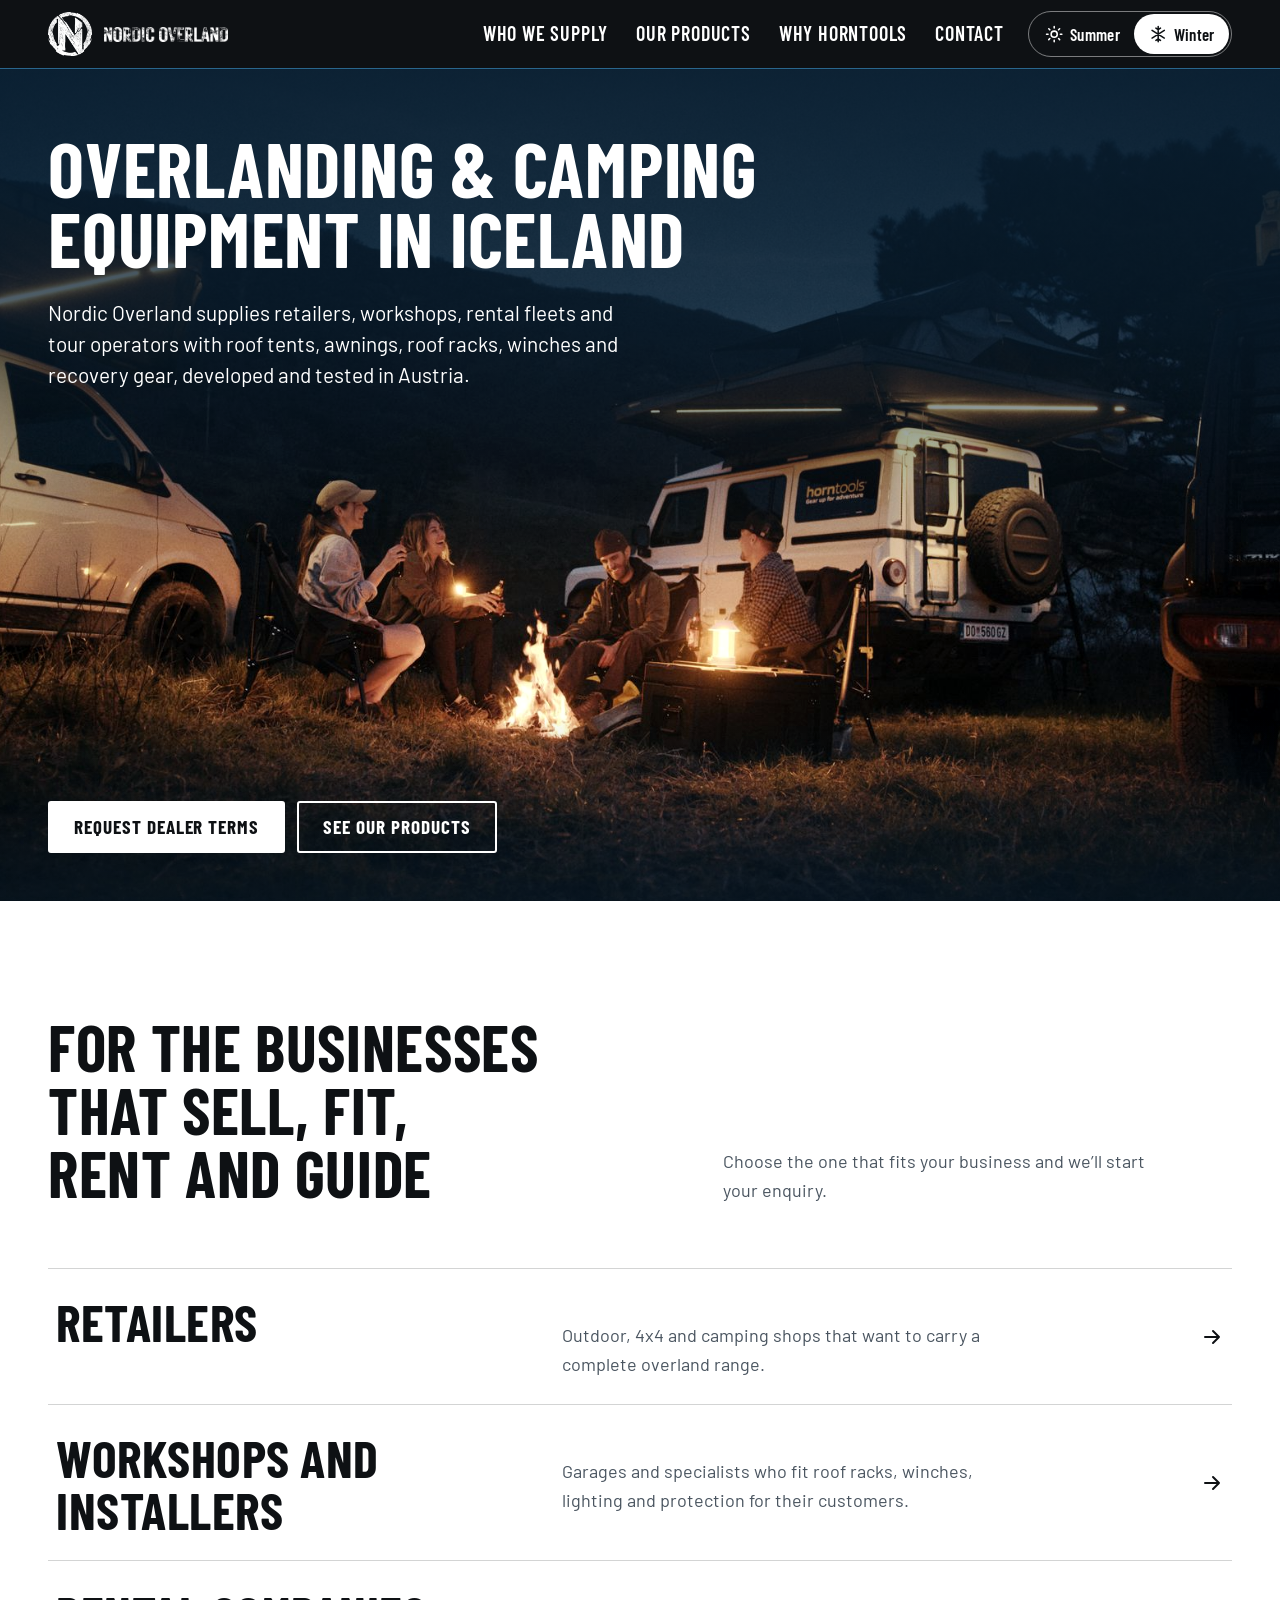
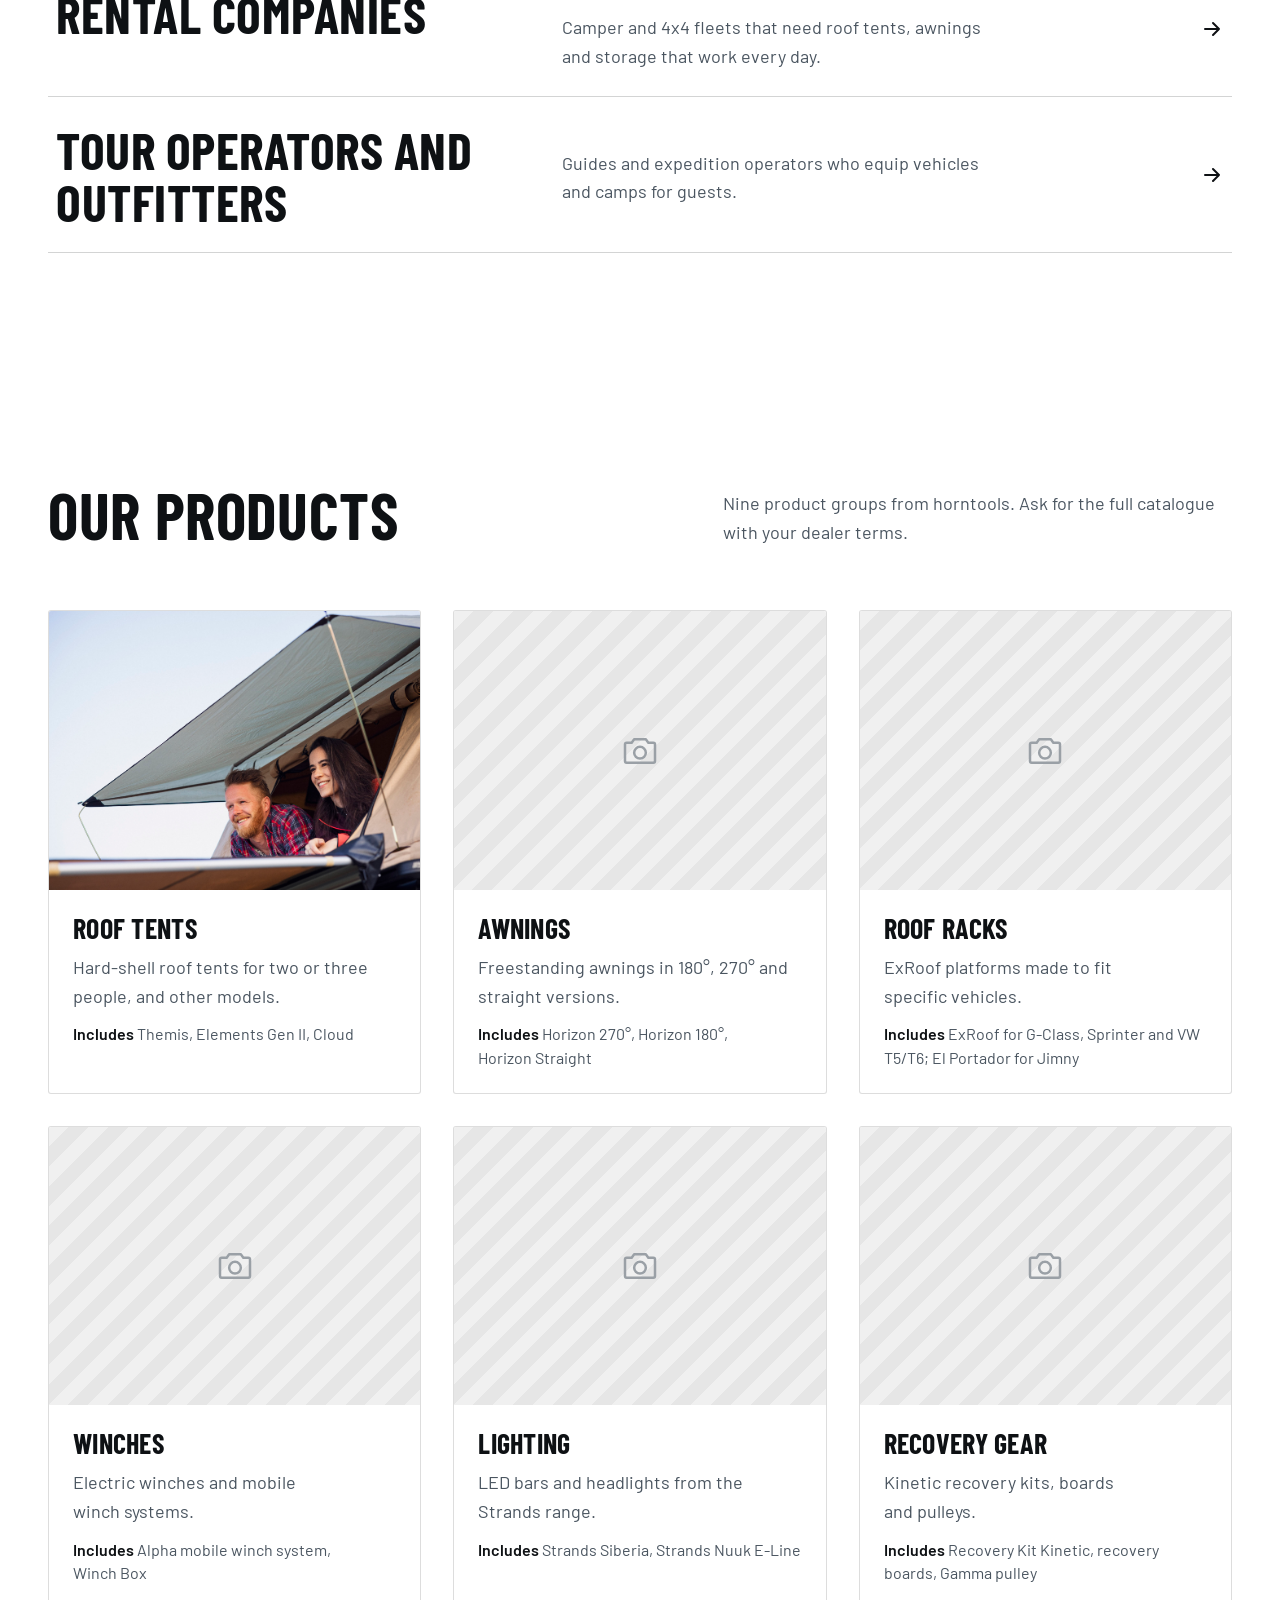
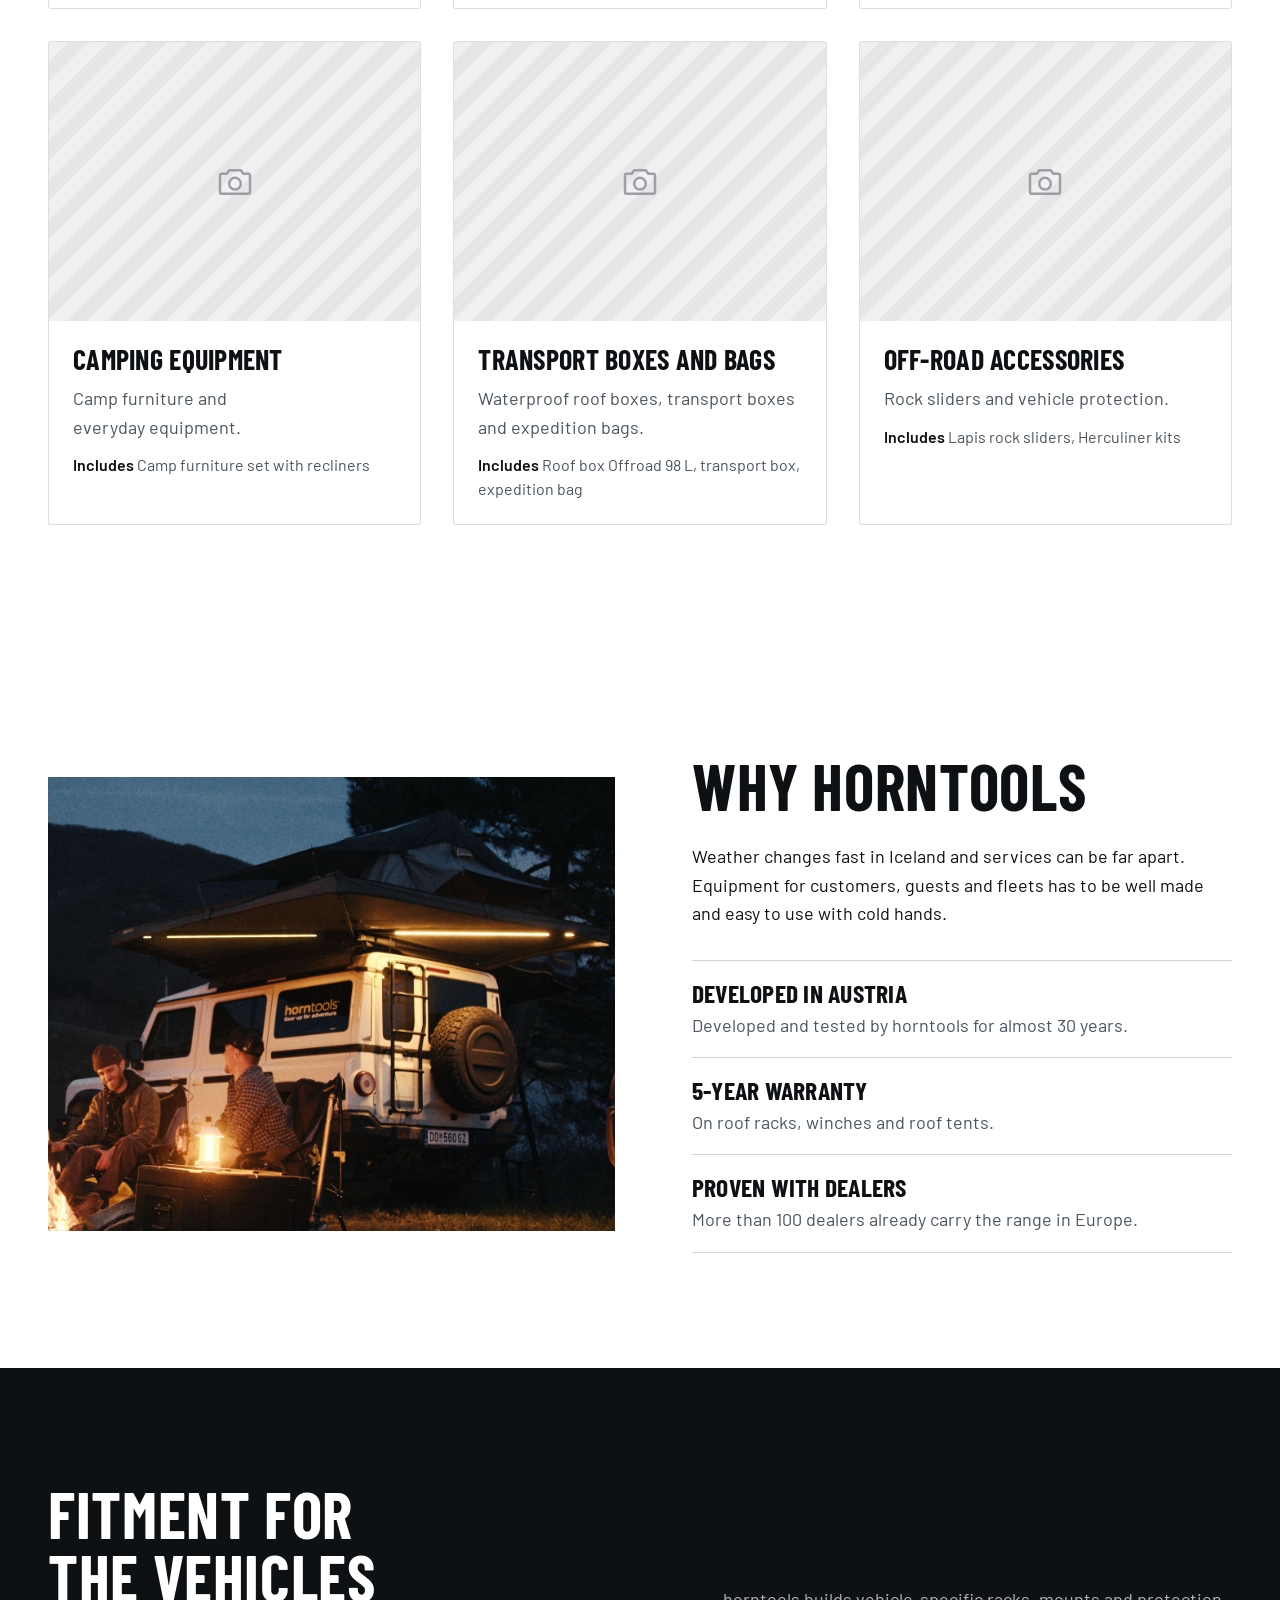
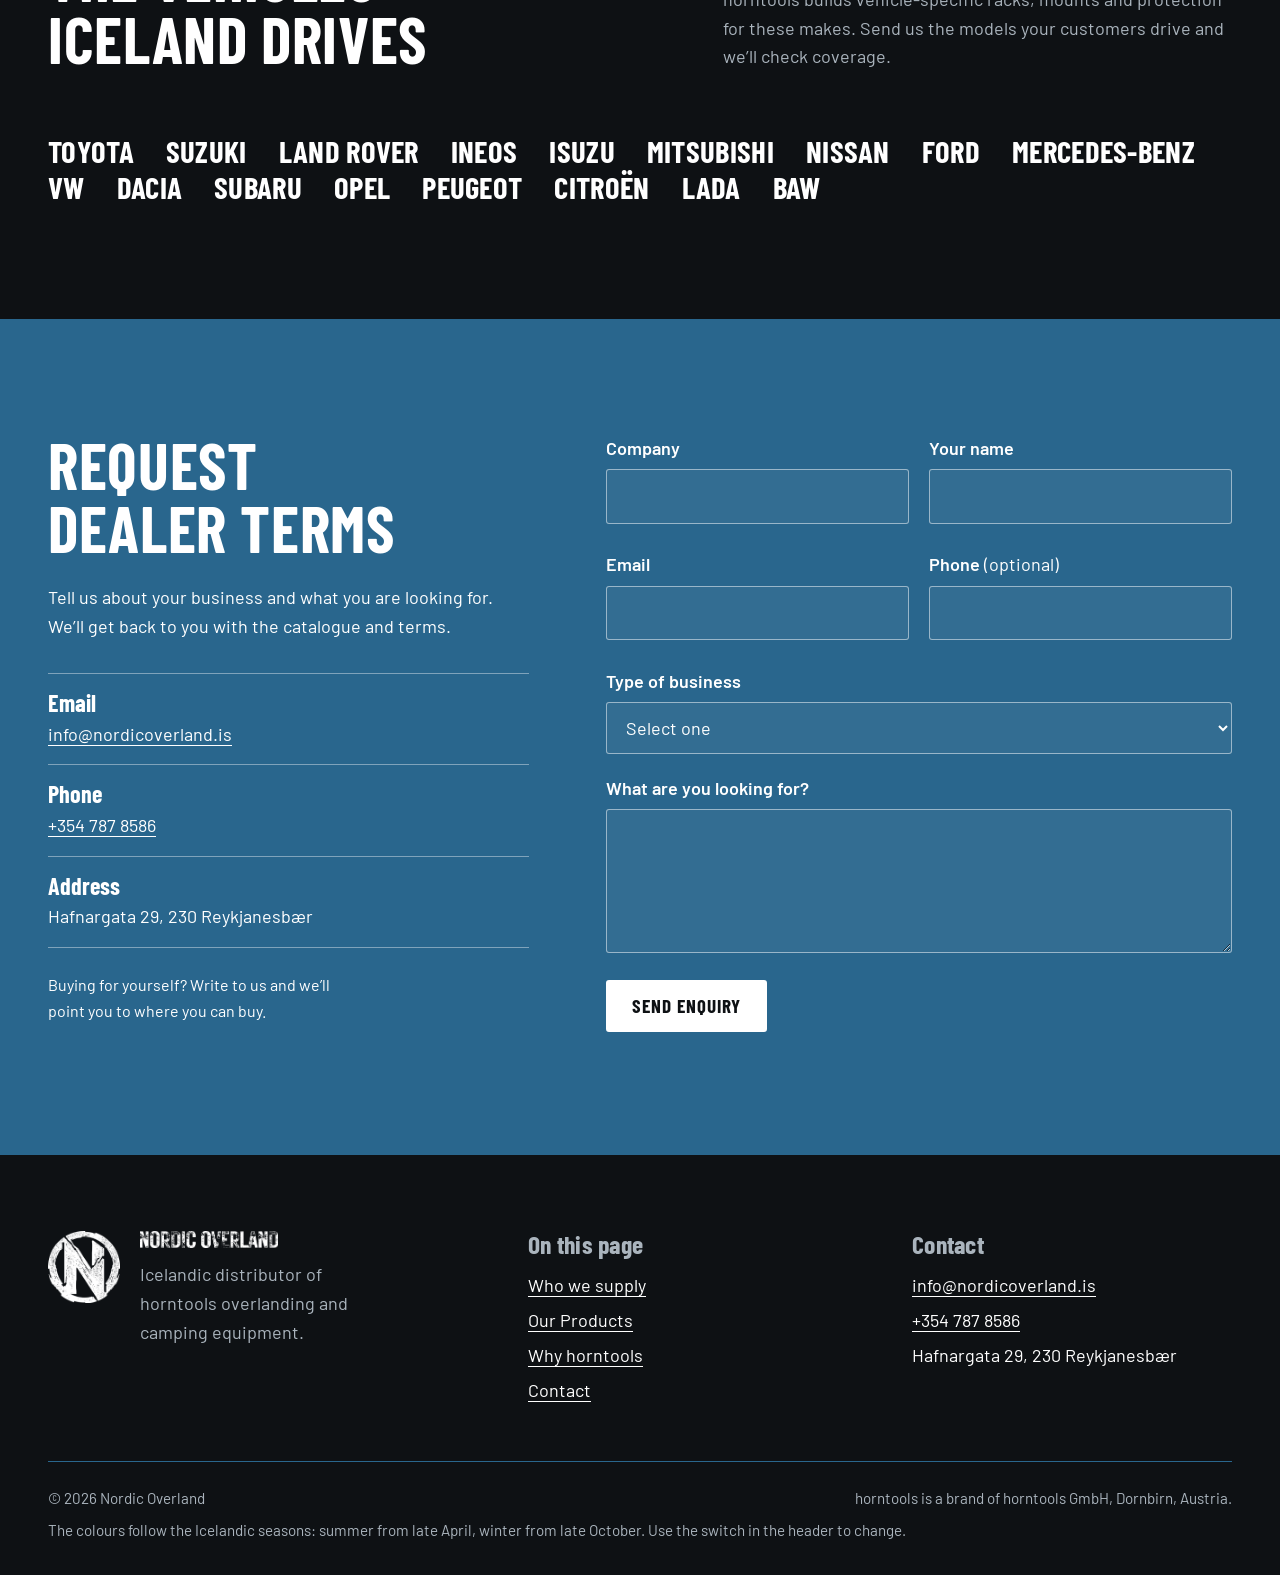
==== index.html @ 9e5d9266 "Add files via upload" ====
<!doctype html>
<html lang="en" class="no-js" data-theme="summer">
<head>
<meta charset="utf-8">
<meta name="viewport" content="width=device-width, initial-scale=1">
<title>Nordic Overland | horntools distributor for Iceland</title>
<meta name="description" content="Nordic Overland is the Icelandic distributor of horntools. Trade supply of roof tents, awnings, roof racks, winches and recovery gear to retailers, workshops, rental companies and tour operators.">
<meta name="theme-color" content="#2e5242">
<link rel="icon" type="image/png" sizes="32x32" href="assets/img/favicon-32.png">
<link rel="apple-touch-icon" href="assets/img/apple-touch-icon.png">
<link rel="stylesheet" href="assets/css/logo-masks.css">
<link rel="stylesheet" href="assets/css/style.css">
<script>
/* Sets the season before first paint. Iceland has two seasons:
   summer = Thursday 19-25 April, winter = Saturday 21-27 October. A visitor's own choice
   is remembered until the next season change. (WordPress: print this in wp_head.) */
(function(){var d=document.documentElement;d.classList.remove('no-js');d.classList.add('js');
function s(n){var y=n.getFullYear(),a=new Date(y,3,19),w=new Date(y,9,21);
while(a.getDay()!==4)a.setDate(a.getDate()+1);while(w.getDay()!==6)w.setDate(w.getDate()+1);
return n>=a&&n<w?'summer':'winter'}
var auto=s(new Date()),t=auto;
try{var c=JSON.parse(localStorage.getItem('no-season')||'null');
if(c&&c.auto===auto&&(c.choice==='summer'||c.choice==='winter'))t=c.choice}catch(e){}
d.setAttribute('data-theme',t);
var m=document.querySelector('meta[name="theme-color"]');if(m)m.setAttribute('content',t==='winter'?'#0e1114':'#2e5242');})();
</script>
</head>
<body id="top">
<a class="skip-link" href="#main">Skip to content</a>

<header class="site-header band band--dark">
  <div class="wrap site-header__inner">
    <a class="brand" href="#top" aria-label="Nordic Overland, back to top">
      <span class="logo logo--mark" aria-hidden="true"></span>
      <span class="logo logo--word" aria-hidden="true"></span>
    </a>
    <nav class="nav" id="site-nav" aria-label="Main" data-open="false">
      <a href="#supply">Who we supply</a>
      <a href="#range">Our Products</a>
      <a href="#why">Why horntools</a>
      <a href="#contact">Contact</a>
    </nav>
    <div class="season" role="group" aria-label="Site season">
      <button type="button" data-season="summer" aria-pressed="true" aria-label="Summer"><svg viewBox="0 0 24 24" fill="none" stroke="currentColor" stroke-width="2" stroke-linecap="round" aria-hidden="true"><circle cx="12" cy="12" r="4"/><path d="M12 2v2M12 20v2M4.9 4.9l1.4 1.4M17.7 17.7l1.4 1.4M2 12h2M20 12h2M4.9 19.1l1.4-1.4M17.7 6.3l1.4-1.4"/></svg><span class="season__label">Summer</span></button>
      <button type="button" data-season="winter" aria-pressed="false" aria-label="Winter"><svg viewBox="0 0 24 24" fill="none" stroke="currentColor" stroke-width="2" stroke-linecap="round" stroke-linejoin="round" aria-hidden="true"><path d="M12 2v20M4 7l16 10M4 17L20 7M9 4l3 2 3-2M9 20l3-2 3 2"/></svg><span class="season__label">Winter</span></button>
    </div>
    <button class="menu-btn" type="button" aria-expanded="false" aria-controls="site-nav">
      <span class="sr-only">Menu</span>
      <svg class="icon-open" viewBox="0 0 24 24" fill="none" stroke="currentColor" stroke-width="2" stroke-linecap="round" aria-hidden="true"><path d="M3 6h18M3 12h18M3 18h18"/></svg>
      <svg class="icon-close" viewBox="0 0 24 24" fill="none" stroke="currentColor" stroke-width="2" stroke-linecap="round" aria-hidden="true"><path d="M5 5l14 14M19 5L5 19"/></svg>
    </button>
  </div>
</header>

<main id="main">

<section class="hero band band--dark" aria-labelledby="hero-title">
  <div class="hero__media">
    <img src="assets/img/hero-1800.jpg"
         srcset="assets/img/hero-1200.jpg 1200w, assets/img/hero-1800.jpg 1800w, assets/img/hero-2600.jpg 2600w"
         sizes="100vw" width="2600" height="1463" fetchpriority="high"
         alt="Four friends laugh around a campfire at dusk. Around them are a camper van, a white Ineos Grenadier with a roof tent and lit awning, and a Suzuki Jimny.">
  </div>
  <div class="wrap hero__inner">
    <h1 id="hero-title">Overlanding &amp; Camping equipment in Iceland</h1>
    <p class="hero__lead">Nordic Overland supplies retailers, workshops, rental fleets and tour operators with roof tents, awnings, roof racks, winches and recovery gear, developed and tested in Austria.</p>
    <div class="hero__actions">
      <a class="btn" href="#contact">Request dealer terms</a>
      <a class="btn btn--ghost" href="#range">See our products</a>
    </div>
  </div>
</section>

<section class="section band band--light" id="supply" aria-labelledby="supply-title">
  <div class="wrap">
    <div class="section__head">
      <h2 id="supply-title">For the businesses that sell, fit, rent and guide</h2>
      <p>Choose the one that fits your business and we&rsquo;ll start your enquiry.</p>
    </div>
    <ul class="index">
        <li><a class="index__row" href="#contact" data-type="retailer">
          <span class="index__name">Retailers</span>
          <span class="index__desc">Outdoor, 4x4 and camping shops that want to carry a complete overland range.</span>
          <svg class="index__go" viewBox="0 0 24 24" fill="none" stroke="currentColor" stroke-width="2" stroke-linecap="round" stroke-linejoin="round" aria-hidden="true"><path d="M5 12h14M13 6l6 6-6 6"/></svg>
        </a></li>
        <li><a class="index__row" href="#contact" data-type="workshop">
          <span class="index__name">Workshops and installers</span>
          <span class="index__desc">Garages and specialists who fit roof racks, winches, lighting and protection for their customers.</span>
          <svg class="index__go" viewBox="0 0 24 24" fill="none" stroke="currentColor" stroke-width="2" stroke-linecap="round" stroke-linejoin="round" aria-hidden="true"><path d="M5 12h14M13 6l6 6-6 6"/></svg>
        </a></li>
        <li><a class="index__row" href="#contact" data-type="rental">
          <span class="index__name">Rental companies</span>
          <span class="index__desc">Camper and 4x4 fleets that need roof tents, awnings and storage that work every day.</span>
          <svg class="index__go" viewBox="0 0 24 24" fill="none" stroke="currentColor" stroke-width="2" stroke-linecap="round" stroke-linejoin="round" aria-hidden="true"><path d="M5 12h14M13 6l6 6-6 6"/></svg>
        </a></li>
        <li><a class="index__row" href="#contact" data-type="operator">
          <span class="index__name">Tour operators and outfitters</span>
          <span class="index__desc">Guides and expedition operators who equip vehicles and camps for guests.</span>
          <svg class="index__go" viewBox="0 0 24 24" fill="none" stroke="currentColor" stroke-width="2" stroke-linecap="round" stroke-linejoin="round" aria-hidden="true"><path d="M5 12h14M13 6l6 6-6 6"/></svg>
        </a></li>
    </ul>
  </div>
</section>

<section class="section band band--white" id="range" aria-labelledby="range-title">
  <div class="wrap">
    <div class="section__head">
      <h2 id="range-title">Our Products</h2>
      <p>Nine product groups from horntools. Ask for the full catalogue with your dealer terms.</p>
    </div>
    <!-- TODO: replace .range__photo placeholders with real product photos -->
    <ul class="range">
        <li class="range__card">
          <div class="range__photo"><img src="assets/img/range-roof-tents.jpg" width="2048" height="1366" loading="lazy" alt="A man and a woman lean out of an open hard-shell roof tent, smiling."></div>
          <div class="range__body">
            <h3>Roof tents</h3>
            <p>Hard-shell roof tents for two or three people, and other models.</p>
            <p class="range__eg"><strong>Includes</strong> Themis, Elements Gen II, Cloud</p>
          </div>
        </li>
        <li class="range__card">
          <div class="range__photo" aria-hidden="true"><svg viewBox="0 0 24 24" fill="none" stroke="currentColor" stroke-width="1.5" stroke-linecap="round" stroke-linejoin="round"><path d="M4 7h3l1.5-2h7L17 7h3a1 1 0 0 1 1 1v10a1 1 0 0 1-1 1H4a1 1 0 0 1-1-1V8a1 1 0 0 1 1-1Z"/><circle cx="12" cy="13" r="3.5"/></svg></div>
          <div class="range__body">
            <h3>Awnings</h3>
            <p>Freestanding awnings in 180°, 270° and straight versions.</p>
            <p class="range__eg"><strong>Includes</strong> Horizon 270°, Horizon 180°, Horizon Straight</p>
          </div>
        </li>
        <li class="range__card">
          <div class="range__photo" aria-hidden="true"><svg viewBox="0 0 24 24" fill="none" stroke="currentColor" stroke-width="1.5" stroke-linecap="round" stroke-linejoin="round"><path d="M4 7h3l1.5-2h7L17 7h3a1 1 0 0 1 1 1v10a1 1 0 0 1-1 1H4a1 1 0 0 1-1-1V8a1 1 0 0 1 1-1Z"/><circle cx="12" cy="13" r="3.5"/></svg></div>
          <div class="range__body">
            <h3>Roof racks</h3>
            <p>ExRoof platforms made to fit specific vehicles.</p>
            <p class="range__eg"><strong>Includes</strong> ExRoof for G-Class, Sprinter and VW T5/T6; El Portador for Jimny</p>
          </div>
        </li>
        <li class="range__card">
          <div class="range__photo" aria-hidden="true"><svg viewBox="0 0 24 24" fill="none" stroke="currentColor" stroke-width="1.5" stroke-linecap="round" stroke-linejoin="round"><path d="M4 7h3l1.5-2h7L17 7h3a1 1 0 0 1 1 1v10a1 1 0 0 1-1 1H4a1 1 0 0 1-1-1V8a1 1 0 0 1 1-1Z"/><circle cx="12" cy="13" r="3.5"/></svg></div>
          <div class="range__body">
            <h3>Winches</h3>
            <p>Electric winches and mobile winch systems.</p>
            <p class="range__eg"><strong>Includes</strong> Alpha mobile winch system, Winch Box</p>
          </div>
        </li>
        <li class="range__card">
          <div class="range__photo" aria-hidden="true"><svg viewBox="0 0 24 24" fill="none" stroke="currentColor" stroke-width="1.5" stroke-linecap="round" stroke-linejoin="round"><path d="M4 7h3l1.5-2h7L17 7h3a1 1 0 0 1 1 1v10a1 1 0 0 1-1 1H4a1 1 0 0 1-1-1V8a1 1 0 0 1 1-1Z"/><circle cx="12" cy="13" r="3.5"/></svg></div>
          <div class="range__body">
            <h3>Lighting</h3>
            <p>LED bars and headlights from the Strands range.</p>
            <p class="range__eg"><strong>Includes</strong> Strands Siberia, Strands Nuuk E-Line</p>
          </div>
        </li>
        <li class="range__card">
          <div class="range__photo" aria-hidden="true"><svg viewBox="0 0 24 24" fill="none" stroke="currentColor" stroke-width="1.5" stroke-linecap="round" stroke-linejoin="round"><path d="M4 7h3l1.5-2h7L17 7h3a1 1 0 0 1 1 1v10a1 1 0 0 1-1 1H4a1 1 0 0 1-1-1V8a1 1 0 0 1 1-1Z"/><circle cx="12" cy="13" r="3.5"/></svg></div>
          <div class="range__body">
            <h3>Recovery gear</h3>
            <p>Kinetic recovery kits, boards and pulleys.</p>
            <p class="range__eg"><strong>Includes</strong> Recovery Kit Kinetic, recovery boards, Gamma pulley</p>
          </div>
        </li>
        <li class="range__card">
          <div class="range__photo" aria-hidden="true"><svg viewBox="0 0 24 24" fill="none" stroke="currentColor" stroke-width="1.5" stroke-linecap="round" stroke-linejoin="round"><path d="M4 7h3l1.5-2h7L17 7h3a1 1 0 0 1 1 1v10a1 1 0 0 1-1 1H4a1 1 0 0 1-1-1V8a1 1 0 0 1 1-1Z"/><circle cx="12" cy="13" r="3.5"/></svg></div>
          <div class="range__body">
            <h3>Camping equipment</h3>
            <p>Camp furniture and everyday equipment.</p>
            <p class="range__eg"><strong>Includes</strong> Camp furniture set with recliners</p>
          </div>
        </li>
        <li class="range__card">
          <div class="range__photo" aria-hidden="true"><svg viewBox="0 0 24 24" fill="none" stroke="currentColor" stroke-width="1.5" stroke-linecap="round" stroke-linejoin="round"><path d="M4 7h3l1.5-2h7L17 7h3a1 1 0 0 1 1 1v10a1 1 0 0 1-1 1H4a1 1 0 0 1-1-1V8a1 1 0 0 1 1-1Z"/><circle cx="12" cy="13" r="3.5"/></svg></div>
          <div class="range__body">
            <h3>Transport boxes and bags</h3>
            <p>Waterproof roof boxes, transport boxes and expedition bags.</p>
            <p class="range__eg"><strong>Includes</strong> Roof box Offroad 98 L, transport box, expedition bag</p>
          </div>
        </li>
        <li class="range__card">
          <div class="range__photo" aria-hidden="true"><svg viewBox="0 0 24 24" fill="none" stroke="currentColor" stroke-width="1.5" stroke-linecap="round" stroke-linejoin="round"><path d="M4 7h3l1.5-2h7L17 7h3a1 1 0 0 1 1 1v10a1 1 0 0 1-1 1H4a1 1 0 0 1-1-1V8a1 1 0 0 1 1-1Z"/><circle cx="12" cy="13" r="3.5"/></svg></div>
          <div class="range__body">
            <h3>Off-road accessories</h3>
            <p>Rock sliders and vehicle protection.</p>
            <p class="range__eg"><strong>Includes</strong> Lapis rock sliders, Herculiner kits</p>
          </div>
        </li>
    </ul>
  </div>
</section>

<section class="section band band--light" id="why" aria-labelledby="why-title">
  <div class="wrap split">
    <div class="split__media">
      <img src="assets/img/field-vehicle.jpg" width="1400" height="1122" loading="lazy"
           alt="A white Ineos Grenadier with a roof tent and a lit awning, parked at dusk with two people talking beside it.">
    </div>
    <div class="split__body">
      <h2 id="why-title">Why horntools</h2>
      <p>Weather changes fast in Iceland and services can be far apart. Equipment for customers, guests and fleets has to be well made and easy to use with cold hands.</p>
      <dl class="facts">
        <div><dt>Developed in Austria</dt><dd>Developed and tested by horntools for almost 30 years.</dd></div>
        <div><dt>5-year warranty</dt><dd>On roof racks, winches and roof tents.</dd></div>
        <div><dt>Proven with dealers</dt><dd>More than 100 dealers already carry the range in Europe.</dd></div>
      </dl>
    </div>
  </div>
</section>

<section class="section band band--dark" aria-labelledby="fit-title">
  <div class="wrap">
    <div class="section__head">
      <h2 id="fit-title">Fitment for the vehicles Iceland drives</h2>
      <p>horntools builds vehicle-specific racks, mounts and protection for these makes. Send us the models your customers drive and we&rsquo;ll check coverage.</p>
    </div>
    <ul class="vehicles">
        <li>Toyota</li>
        <li>Suzuki</li>
        <li>Land Rover</li>
        <li>Ineos</li>
        <li>Isuzu</li>
        <li>Mitsubishi</li>
        <li>Nissan</li>
        <li>Ford</li>
        <li>Mercedes-Benz</li>
        <li>VW</li>
        <li>Dacia</li>
        <li>Subaru</li>
        <li>Opel</li>
        <li>Peugeot</li>
        <li>Citroën</li>
        <li>Lada</li>
        <li>BAW</li>
    </ul>
  </div>
</section>

<section class="section band band--accent" id="contact" aria-labelledby="contact-title">
  <div class="wrap contact">
    <div>
      <h2 id="contact-title">Request dealer terms</h2>
      <p class="contact__intro">Tell us about your business and what you are looking for. We&rsquo;ll get back to you with the catalogue and terms.</p>
      <dl class="details">
        <div><dt>Email</dt><dd><a href="mailto:info@nordicoverland.is">info@nordicoverland.is</a></dd></div>
        <div><dt>Phone</dt><dd><a href="tel:+3547878586">+354 787 8586</a></dd></div>
        <div><dt>Address</dt><dd>Hafnargata 29, 230 Reykjanesbær</dd></div>
      </dl>
      <p class="contact__note">Buying for yourself? Write to us and we&rsquo;ll point you to where you can buy.</p>
    </div>
    <form class="form" data-enquiry novalidate>
          <div class="field">
            <label for="company">Company</label>
            <input id="company" name="company" type="text" autocomplete="organization" required aria-describedby="company-error">
            <span class="field__error" id="company-error" aria-live="polite"></span>
          </div>
          <div class="field">
            <label for="name">Your name</label>
            <input id="name" name="name" type="text" autocomplete="name" required aria-describedby="name-error">
            <span class="field__error" id="name-error" aria-live="polite"></span>
          </div>
          <div class="field">
            <label for="email">Email</label>
            <input id="email" name="email" type="email" autocomplete="email" required aria-describedby="email-error">
            <span class="field__error" id="email-error" aria-live="polite"></span>
          </div>
          <div class="field">
            <label for="phone">Phone <span class="hint">(optional)</span></label>
            <input id="phone" name="phone" type="tel" autocomplete="tel" aria-describedby="phone-error">
            <span class="field__error" id="phone-error" aria-live="polite"></span>
          </div>
      <div class="field field--full">
        <label for="type">Type of business</label>
        <select id="type" name="type">
              <option value="">Select one</option>
              <option value="retailer">Retailers</option>
              <option value="workshop">Workshops and installers</option>
              <option value="rental">Rental companies</option>
              <option value="operator">Tour operators and outfitters</option>
              <option value="other">Other</option>
        </select>
      </div>
      <div class="field field--full">
        <label for="message">What are you looking for?</label>
        <textarea id="message" name="message" required aria-describedby="message-error"></textarea>
        <span class="field__error" id="message-error" aria-live="polite"></span>
      </div>
      <div class="field--full"><button class="btn" type="submit">Send enquiry</button></div>
      <div class="form__status" role="status" tabindex="-1" hidden></div>
    </form>
  </div>
</section>

</main>

<footer class="site-footer band band--dark">
  <div class="wrap">
    <div class="footer__grid">
      <div class="footer__brand">
        <span class="logo logo--mark" role="img" aria-label="Nordic Overland"></span>
        <div>
          <span class="logo logo--word" aria-hidden="true"></span>
          <p>Icelandic distributor of horntools overlanding and camping equipment.</p>
        </div>
      </div>
      <div>
        <h2>On this page</h2>
        <ul>
          <li><a href="#supply">Who we supply</a></li>
          <li><a href="#range">Our Products</a></li>
          <li><a href="#why">Why horntools</a></li>
          <li><a href="#contact">Contact</a></li>
        </ul>
      </div>
      <div>
        <h2>Contact</h2>
        <ul>
          <li><a href="mailto:info@nordicoverland.is">info@nordicoverland.is</a></li>
          <li><a href="tel:+3547878586">+354 787 8586</a></li>
          <li>Hafnargata 29, 230 Reykjanesbær</li>
        </ul>
      </div>
    </div>
    <div class="footer__legal">
      <p>&copy; <span data-year>2026</span> Nordic Overland</p>
      <p>horntools is a brand of horntools GmbH, Dornbirn, Austria.</p>
      <p class="legal-note">The colours follow the Icelandic seasons: summer from late April, winter from late October. Use the switch in the header to change.</p>
    </div>
  </div>
</footer>
<script src="assets/js/main.js" defer></script>
</body>
</html>
---- assets/css/logo-masks.css ----
/* Logo masks, inlined as data URIs so the logo also works when index.html is opened
   straight from disk (browsers block file:// mask images). Both are alpha-only WebP:
   the logo takes the current band's text colour, so it recolours with the season.
   Source artwork: Logo_HQ_no_background.png, split into roundel mark and wordmark. */
:root {
  --mask-mark: url("[data-uri]");
  --mask-word: url("[data-uri]");
}
---- assets/css/style.css ----
/* ==========================================================================
   Nordic Overland — stylesheet
   1. Fonts   2. Tokens (summer / winter)   3. Base   4. Bands   5. Layout
   6. Header  7. Hero   8. Buttons   9. Product index   10. Split / facts
   11. Vehicles   12. CTA   13. Inner pages   14. Forms   15. Footer
   16. Motion
   ========================================================================== */

/* 1. Fonts (self-hosted, latin subset covers Icelandic letters incl. þ ð æ) */
@font-face { font-family: "Barlow Condensed"; font-weight: 600; font-style: normal; font-display: swap;
  src: url("../fonts/barlow-condensed-latin-600-normal.woff2") format("woff2"); }
@font-face { font-family: "Barlow Condensed"; font-weight: 700; font-style: normal; font-display: swap;
  src: url("../fonts/barlow-condensed-latin-700-normal.woff2") format("woff2"); }
@font-face { font-family: "Barlow"; font-weight: 400; font-style: normal; font-display: swap;
  src: url("../fonts/barlow-latin-400-normal.woff2") format("woff2"); }
@font-face { font-family: "Barlow"; font-weight: 500; font-style: normal; font-display: swap;
  src: url("../fonts/barlow-latin-500-normal.woff2") format("woff2"); }
@font-face { font-family: "Barlow"; font-weight: 600; font-style: normal; font-display: swap;
  src: url("../fonts/barlow-latin-600-normal.woff2") format("woff2"); }

/* 2. Tokens
   l = light band, d = dark band, a = accent band.
   Summer (default) uses the client's greens, sand and yellow.
   Winter uses blue, white and black. */
:root {
  --font-display: "Barlow Condensed", "Arial Narrow", "Roboto Condensed", system-ui, sans-serif;
  --font-body: "Barlow", system-ui, -apple-system, "Segoe UI", Roboto, sans-serif;

  --header-h: 4.25rem;
  --gutter: clamp(1.25rem, 4vw, 3rem);
  --max: 80rem;
  --measure: 60ch;
  --space-section: clamp(4rem, 9vw, 8.5rem);
  --radius: 3px;
  --error: #a1281c;

  /* summer */
  --l-bg: #e7d4aa;   --l-ink: #2e5242;  --l-muted: #35584a;  --l-line: rgb(46 82 66 / .3);
  --l-btn-bg: #2e5242;  --l-btn-ink: #fddc58;
  --d-bg: #2e5242;   --d-ink: #e7d4aa;  --d-muted: #cdbf98;  --d-line: #466a59;
  --d-btn-bg: #fddc58;  --d-btn-ink: #2e5242;
  --a-bg: #fddc58;   --a-ink: #2e5242;  --a-muted: #2e5242;  --a-line: rgb(46 82 66 / .35);
  --a-btn-bg: #2e5242;  --a-btn-ink: #fddc58;
  --scrim: 46 82 66;
  --hero-filter: none;
}
:root[data-theme="winter"] {
  --l-bg: #ffffff;   --l-ink: #0e1114;  --l-muted: #4a5560;  --l-line: rgb(14 17 20 / .18);
  --l-btn-bg: #29668d;  --l-btn-ink: #ffffff;
  --d-bg: #0e1114;   --d-ink: #ffffff;  --d-muted: #aab4bd;  --d-line: #29668d;
  --d-btn-bg: #ffffff;  --d-btn-ink: #0e1114;
  --a-bg: #29668d;   --a-ink: #ffffff;  --a-muted: #ffffff;  --a-line: rgb(255 255 255 / .4);
  --a-btn-bg: #ffffff;  --a-btn-ink: #0e1114;
  --scrim: 9 30 48;
  --hero-filter: saturate(.8) contrast(1.05);
}

/* 3. Base */
*, *::before, *::after { box-sizing: border-box; }
html { -webkit-text-size-adjust: 100%; scroll-padding-top: var(--header-h); }
body { margin: 0; font: 400 1.125rem/1.6 var(--font-body); background: var(--d-bg); color: var(--l-ink);
  -webkit-font-smoothing: antialiased; text-rendering: optimizeLegibility; }
img { max-width: 100%; height: auto; display: block; }
h1, h2, h3 { margin: 0; font-family: var(--font-display); font-weight: 700; text-transform: uppercase;
  letter-spacing: .01em; text-wrap: balance; }
h1 { font-size: clamp(2.75rem, 1rem + 6.6vw, 6.25rem); line-height: .92; }
h2 { font-size: clamp(2.25rem, 1.2rem + 3.6vw, 4rem); line-height: .98; }
h3 { font-size: 1.75rem; line-height: 1.05; }
p { margin: 0 0 1em; max-width: var(--measure); text-wrap: pretty; }
ul { margin: 0; padding: 0; }
a { color: inherit; text-decoration-thickness: 1px; text-underline-offset: .2em; }
a:hover { text-decoration-thickness: 2px; }
:focus-visible { outline: 3px solid var(--ink, currentColor); outline-offset: 3px; }
.sr-only { position: absolute; width: 1px; height: 1px; margin: -1px; padding: 0; overflow: hidden;
  clip: rect(0 0 0 0); white-space: nowrap; border: 0; }
.skip-link { position: absolute; left: var(--gutter); top: -4rem; z-index: 100; padding: .75rem 1rem;
  background: var(--d-btn-bg); color: var(--d-btn-ink); font-weight: 600; }
.skip-link:focus { top: .75rem; }

/* 4. Bands — each sets the local colour variables its children use */
.band { background: var(--bg); color: var(--ink); }
.band--light  { --bg: var(--l-bg); --ink: var(--l-ink); --muted: var(--l-muted); --line: var(--l-line);
  --btn-bg: var(--l-btn-bg); --btn-ink: var(--l-btn-ink); }
.band--dark   { --bg: var(--d-bg); --ink: var(--d-ink); --muted: var(--d-muted); --line: var(--d-line);
  --btn-bg: var(--d-btn-bg); --btn-ink: var(--d-btn-ink); }
.band--accent { --error: var(--a-ink); --bg: var(--a-bg); --ink: var(--a-ink); --muted: var(--a-muted); --line: var(--a-line);
  --btn-bg: var(--a-btn-bg); --btn-ink: var(--a-btn-ink); }
.band--white  { --bg: #ffffff; --ink: #0e1114; --muted: #4a5560; --line: rgb(14 17 20 / .14);
  --btn-bg: var(--l-btn-bg); --btn-ink: var(--l-btn-ink); }
.muted { color: var(--muted); }

/* 5. Layout */
.wrap { width: 100%; max-width: var(--max); margin-inline: auto; padding-inline: var(--gutter); }
.section { padding-block: var(--space-section); }
.section__head { display: grid; grid-template-columns: minmax(0, 1.2fr) minmax(0, 1fr); gap: 1.5rem 4rem;
  align-items: end; margin-bottom: clamp(2rem, 5vw, 4rem); }
.section__head p { margin: 0; color: var(--muted); }

/* Logo: the PNG-derived WebP is used as a mask so it takes the band's ink colour */
.logo { display: block; flex: none; background-color: currentColor;
  -webkit-mask-repeat: no-repeat; mask-repeat: no-repeat;
  -webkit-mask-position: center; mask-position: center;
  -webkit-mask-size: contain; mask-size: contain; }
.logo--mark { --h: 2.75rem; height: var(--h); width: calc(var(--h) * 1.004);
  -webkit-mask-image: var(--mask-mark); mask-image: var(--mask-mark); }
.logo--word { --h: .95rem; height: var(--h); width: calc(var(--h) * 8.17);
  -webkit-mask-image: var(--mask-word); mask-image: var(--mask-word); }

/* 6. Header */
.site-header { position: sticky; top: 0; z-index: 50; border-bottom: 1px solid var(--line); }
.site-header__inner { display: flex; align-items: center; gap: .5rem; min-height: var(--header-h); }
.brand { display: flex; align-items: center; gap: .75rem; margin-right: auto; color: inherit; text-decoration: none; }
.nav { display: flex; align-items: center; gap: 1.75rem; margin-right: 1rem; }
.nav a { padding: .4rem 0; border-bottom: 2px solid transparent; text-decoration: none;
  font: 600 1.25rem/1 var(--font-display); text-transform: uppercase; letter-spacing: .04em; }
.nav a:hover, .nav a[aria-current="page"] { border-bottom-color: var(--btn-bg); }

.season { display: inline-flex; padding: 2px; border: 1.5px solid color-mix(in srgb, var(--ink) 45%, transparent);
  border-radius: 999px; }
.season button { display: inline-flex; align-items: center; justify-content: center; gap: .4rem;
  min-width: 2.5rem; min-height: 2.5rem; padding: 0 .6rem; border: 0; border-radius: 999px;
  background: transparent; color: inherit; font: 600 1.05rem/1 var(--font-display); letter-spacing: .02em; cursor: pointer; }
.season button svg { width: 1.15rem; height: 1.15rem; flex: none; }
.season button[aria-pressed="true"] { background: var(--btn-bg); color: var(--btn-ink); }
.season__label { display: none; }

.menu-btn { display: none; width: 2.75rem; height: 2.75rem; padding: 0; border: 0; background: transparent;
  color: inherit; cursor: pointer; align-items: center; justify-content: center; }
.menu-btn svg { width: 1.6rem; height: 1.6rem; }
.menu-btn .icon-close { display: none; }
.menu-btn[aria-expanded="true"] .icon-open { display: none; }
.menu-btn[aria-expanded="true"] .icon-close { display: block; }

@media (min-width: 75rem) { .season__label { display: inline; } .season button { padding: 0 .9rem; } }
@media (max-width: 63.99rem) {
  .js .menu-btn { display: inline-flex; }
  .js .nav { display: none; position: absolute; inset: 100% 0 auto 0; flex-direction: column; align-items: stretch;
    gap: 0; margin: 0; padding: .5rem var(--gutter) 1.5rem; background: var(--bg); border-bottom: 1px solid var(--line); }
  .js .nav[data-open="true"] { display: flex; }
  .nav a { padding: .8rem 0; font-size: 2rem; border-bottom: 1px solid var(--line); }
  .no-js .nav { gap: 1rem; margin: 0; }
}
@media (max-width: 26rem) { .brand .logo--word { display: none; } }

/* 7. Hero */
.hero { position: relative; isolation: isolate; display: grid; align-items: stretch;
  min-height: clamp(36rem, calc(100svh - var(--header-h)), 58rem); overflow: hidden; }
.hero__media { position: absolute; inset: 0; z-index: -1; }
.hero__media img { width: 100%; height: 100%; object-fit: cover; object-position: 50% 82%; filter: var(--hero-filter); }
.hero::after { content: ""; position: absolute; inset: 0; z-index: -1; pointer-events: none;
  background:
    linear-gradient(180deg, rgb(var(--scrim) / .94) 0%, rgb(var(--scrim) / .7) 30%, rgb(var(--scrim) / 0) 62%),
    linear-gradient(0deg, rgb(var(--scrim) / .55) 0%, rgb(var(--scrim) / 0) 22%); }
.hero__inner { display: flex; flex-direction: column; align-items: flex-start; padding-block: clamp(2.25rem, 5vw, 4.5rem) clamp(1.75rem, 4vw, 3rem); }
.hero h1 { max-width: 22ch; font-size: clamp(2.5rem, 1rem + 5.2vw, 4.75rem); }
.hero__lead { max-width: 36rem; margin: 1.5rem 0 0; font-size: clamp(1.125rem, 1rem + .45vw, 1.3rem); line-height: 1.5; }
.hero__actions { display: flex; flex-wrap: wrap; gap: .75rem; margin-top: auto; padding-top: 2.5rem; }
@media (max-width: 40rem) {
  .hero__media img { object-position: 40% 85%; }
  .hero h1 { max-width: 13ch; }
}

/* 8. Buttons */
.btn { display: inline-flex; align-items: center; justify-content: center; min-height: 3.25rem; padding: .7rem 1.5rem;
  border: 2px solid var(--btn-bg); border-radius: var(--radius); background: var(--btn-bg); color: var(--btn-ink);
  font: 700 1.2rem/1 var(--font-display); text-transform: uppercase; letter-spacing: .05em; text-decoration: none; cursor: pointer; }
.btn:hover { text-decoration: none; background: transparent; color: var(--btn-bg); }
.band--light .btn:hover { color: var(--btn-bg); }
.btn--email { text-transform: none; letter-spacing: .01em; font-family: var(--font-body); font-weight: 600; font-size: 1.05rem; }
.btn--ghost { background: transparent; color: var(--ink); border-color: currentColor; }
.btn--ghost:hover { background: var(--ink); color: var(--bg); border-color: var(--ink); }

/* 9. Product index */
.index { list-style: none; border-top: 1px solid var(--line); }
.index__row { display: grid; grid-template-columns: minmax(0, 1.1fr) minmax(0, 1.4fr) 2rem; gap: .5rem 3rem; align-items: baseline;
  padding: 1.6rem .5rem; border-bottom: 1px solid var(--line); color: inherit; text-decoration: none; }
.index__row:hover { background: color-mix(in srgb, var(--ink) 8%, transparent); text-decoration: none; }
.index__name { font: 700 clamp(2rem, 1.2rem + 2.6vw, 3.25rem)/1 var(--font-display); text-transform: uppercase; letter-spacing: .01em; }
.index__desc { color: var(--muted); max-width: 44ch; }
.index__go { width: 1.5rem; height: 1.5rem; align-self: center; justify-self: end; transition: transform .2s ease; }
.index__row:hover .index__go { transform: translateX(4px); }
@media (max-width: 45rem) {
  .index__row { grid-template-columns: minmax(0, 1fr) 1.5rem; }
  .index__desc { grid-column: 1; }
  .index__go { grid-column: 2; grid-row: 1; }
}
.section__foot { margin-top: 2.5rem; }

/* 10. Split + facts */
.split { display: grid; grid-template-columns: minmax(0, 1.05fr) minmax(0, 1fr); gap: clamp(2rem, 6vw, 6rem); align-items: center; }
.split__media img { width: 100%; aspect-ratio: 5 / 4; object-fit: cover; object-position: 50% 40%; }
.split__body h2 { margin-bottom: 1.5rem; }
.facts { margin: 2rem 0 0; border-top: 1px solid var(--line); }
.facts div { padding: 1.1rem 0; border-bottom: 1px solid var(--line); }
.facts dt { font: 700 1.6rem/1.1 var(--font-display); text-transform: uppercase; letter-spacing: .01em; }
.facts dd { margin: .25rem 0 0; color: var(--muted); max-width: 46ch; }
@media (max-width: 52rem) { .split { grid-template-columns: 1fr; } .section__head { grid-template-columns: 1fr; } }

/* 11. Vehicles (plain list of makes, not links) */
.vehicles { display: flex; flex-wrap: wrap; gap: .25rem 2rem; list-style: none; margin-top: clamp(2rem, 4vw, 3.5rem); }
.vehicles li { font: 700 clamp(1.1rem, .8rem + 1.4vw, 2rem)/1.05 var(--font-display); text-transform: uppercase; letter-spacing: .01em; }
.vehicles-note { margin-top: 2rem; color: var(--muted); }

/* 12. Range (photo + text cards) */
.range { display: grid; grid-template-columns: repeat(3, minmax(0, 1fr)); gap: 2rem; list-style: none; }
.range__card { display: flex; flex-direction: column; overflow: hidden; border: 1px solid var(--line); border-radius: var(--radius); background: #fff; }
.range__photo { aspect-ratio: 4 / 3; display: flex; align-items: center; justify-content: center; color: #9aa0a6;
  background: repeating-linear-gradient(135deg, #f0f0f0 0 14px, #e6e6e6 14px 28px); }
.range__photo svg { width: 2.5rem; height: 2.5rem; }
.range__photo img { width: 100%; height: 100%; object-fit: cover; display: block; }
.range__body { padding: 1.5rem; }
.range__body h3 { margin-bottom: .6rem; font-size: 1.75rem; }
.range__body p { margin: 0; color: var(--muted); }
.range .range__eg { margin-top: .75rem; font-size: 1rem; line-height: 1.45; }
.range__eg strong { font-weight: 600; color: var(--ink); }
@media (max-width: 62rem) { .range { grid-template-columns: repeat(2, minmax(0, 1fr)); } }
@media (max-width: 38rem) { .range { grid-template-columns: 1fr; } }

/* 13. Footer note on seasons lives with the legal line (see 15) */

/* 14. Forms / contact */
.contact { display: grid; grid-template-columns: minmax(0, 1fr) minmax(0, 1.3fr); gap: clamp(2.5rem, 6vw, 6rem); align-items: start; }
.details { margin: 2rem 0 0; border-top: 1px solid var(--line); }
.details div { padding: 1rem 0; border-bottom: 1px solid var(--line); }
.details dt { font: 700 1.5rem/1.1 var(--font-display); }
.details dd { margin: .2rem 0 0; color: var(--muted); }
.details a { color: var(--ink); }
.form { display: grid; grid-template-columns: repeat(2, minmax(0, 1fr)); gap: 1.25rem; }
.field { display: flex; flex-direction: column; gap: .4rem; }
.field--full { grid-column: 1 / -1; }
.field label { font-weight: 600; }
.field .hint { font-weight: 400; color: var(--muted); }
.field input, .field select, .field textarea { width: 100%; min-height: 3.25rem; padding: .75rem .9rem;
  border: 1.5px solid color-mix(in srgb, var(--ink) 50%, transparent); border-radius: var(--radius);
  background: color-mix(in srgb, var(--ink) 5%, transparent); color: var(--ink); font: inherit; }
.field textarea { min-height: 9rem; resize: vertical; }
.field input:focus, .field select:focus, .field textarea:focus { outline: 3px solid var(--ink); outline-offset: 2px; }
.field [aria-invalid="true"] { border-color: var(--error); border-width: 3px; }
.field__error { color: var(--error); font-weight: 600; font-size: 1rem; }
.form__status { grid-column: 1 / -1; padding: 1rem 1.1rem; border: 1.5px solid var(--ink); border-radius: var(--radius); font-weight: 500; }
.form__status[hidden] { display: none; }
@media (max-width: 52rem) { .contact { grid-template-columns: 1fr; } }
@media (max-width: 34rem) { .form { grid-template-columns: 1fr; } }

/* 15. Footer */
.site-footer { padding-block: clamp(3rem, 6vw, 5rem) 2rem; }
.footer__grid { display: grid; grid-template-columns: minmax(0, 1.3fr) repeat(2, minmax(0, 1fr)); gap: 2.5rem 4rem; }
.footer__brand { display: flex; align-items: flex-start; gap: 1.25rem; }
.footer__brand .logo--mark { --h: 4.5rem; }
.footer__brand p { margin: 0; color: var(--muted); max-width: 26ch; }
.footer__brand .logo--word { --h: 1.05rem; margin-bottom: .75rem; }
.site-footer h2 { font-size: 1.6rem; text-transform: none; letter-spacing: .01em; color: var(--muted); margin-bottom: .9rem; }
.site-footer ul { list-style: none; }
.site-footer li + li { margin-top: .4rem; }
.footer__legal { display: flex; flex-wrap: wrap; justify-content: space-between; gap: .5rem 2rem; margin-top: 3.5rem; padding-top: 1.5rem;
  border-top: 1px solid var(--line); color: var(--muted); font-size: .95rem; }
.footer__legal p { margin: 0; max-width: none; }
@media (max-width: 52rem) { .footer__grid { grid-template-columns: 1fr 1fr; } .footer__brand { grid-column: 1 / -1; } }
@media (max-width: 30rem) { .footer__grid { grid-template-columns: 1fr; } }

/* 16. Motion — one page-load sequence on the home hero, and a colour fade when the season is switched */
@media (prefers-reduced-motion: no-preference) {
  html { scroll-behavior: smooth; }
  .hero__inner > * { animation: rise .9s cubic-bezier(.2, .7, .2, 1) both; }
  .hero__inner > :nth-child(2) { animation-delay: .15s; }
  .hero__inner > :nth-child(3) { animation-delay: .3s; }
  @keyframes rise { from { opacity: 0; transform: translateY(20px); } }
  .theme-anim, .theme-anim *, .theme-anim *::before, .theme-anim *::after {
    transition: background-color .5s ease, color .5s ease, border-color .5s ease !important; }
}
@media (prefers-reduced-motion: reduce) { .index__go { transition: none; } }



.contact__intro { margin-top: 1.5rem; }
.contact__note { margin-top: 1.5rem; color: var(--muted); font-size: 1rem; max-width: 34ch; }
.contact .form { margin-top: 0; }
.footer__legal .legal-note { flex-basis: 100%; }
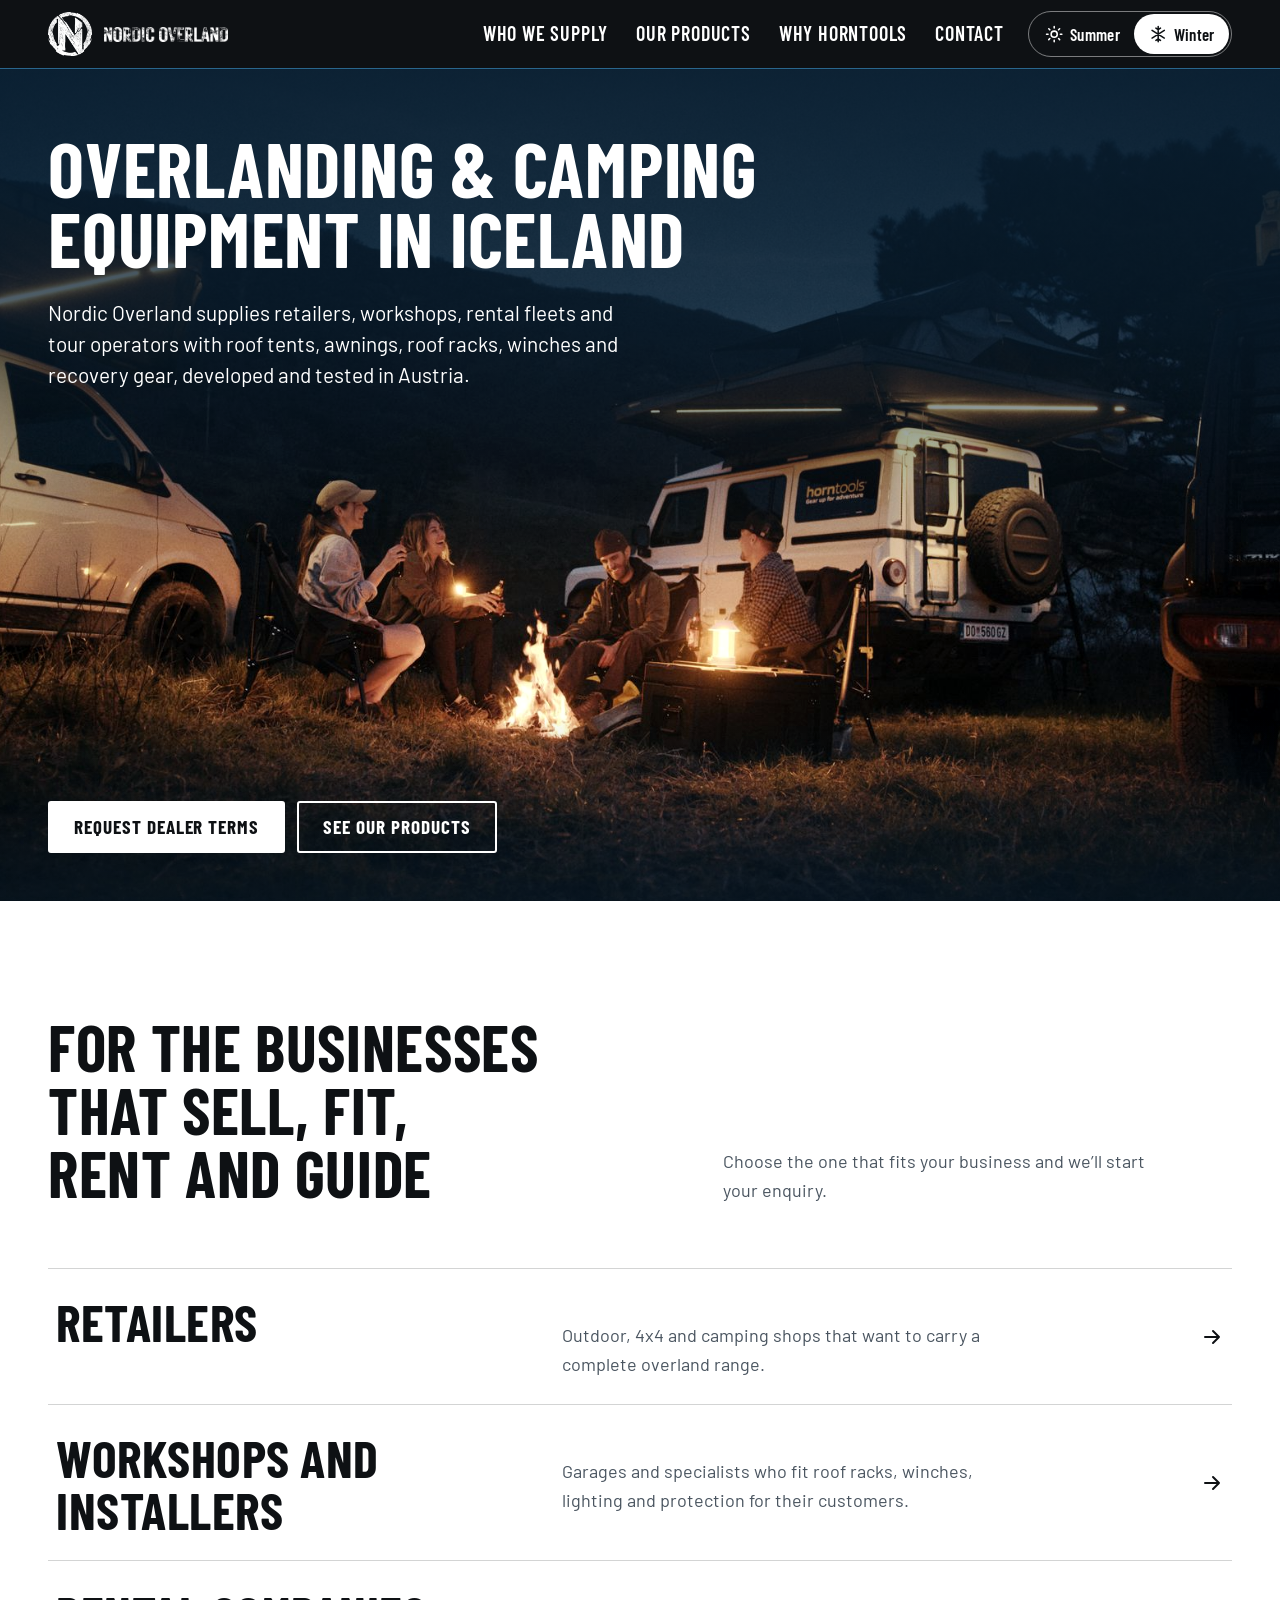
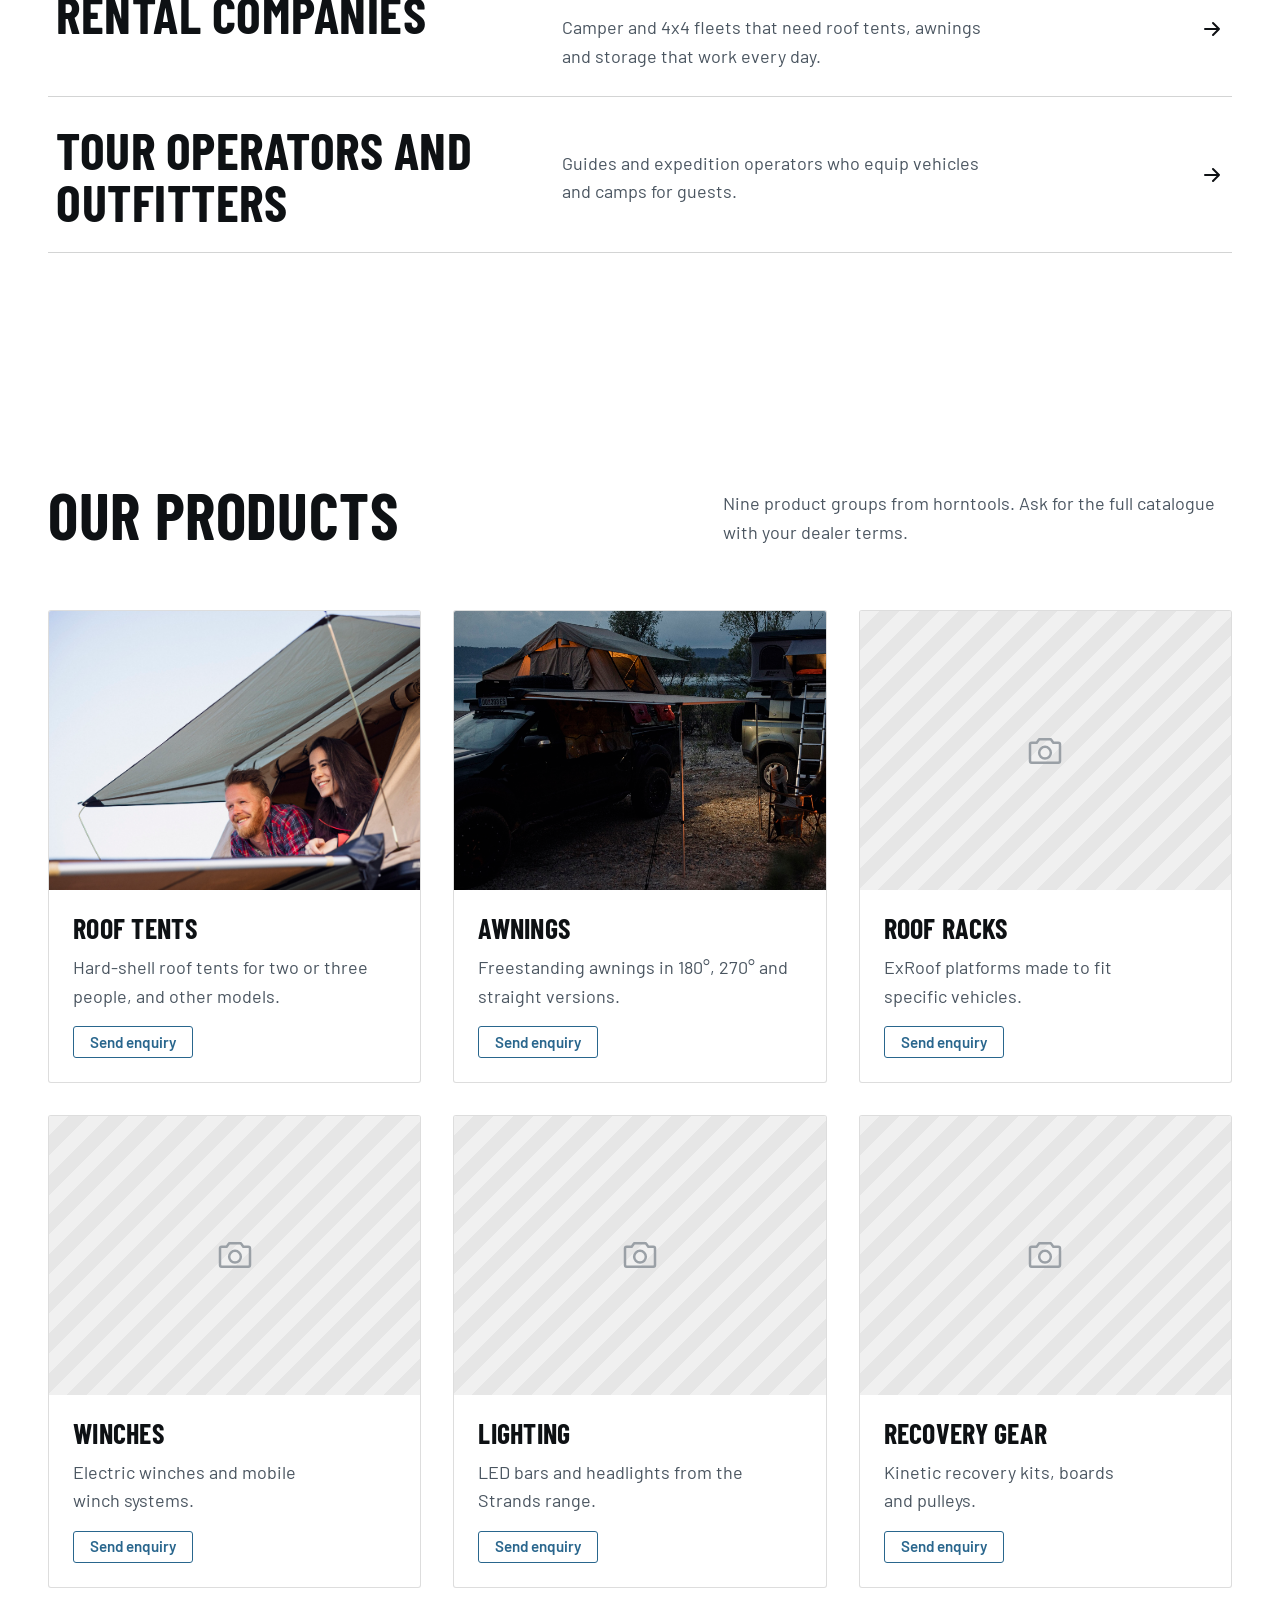
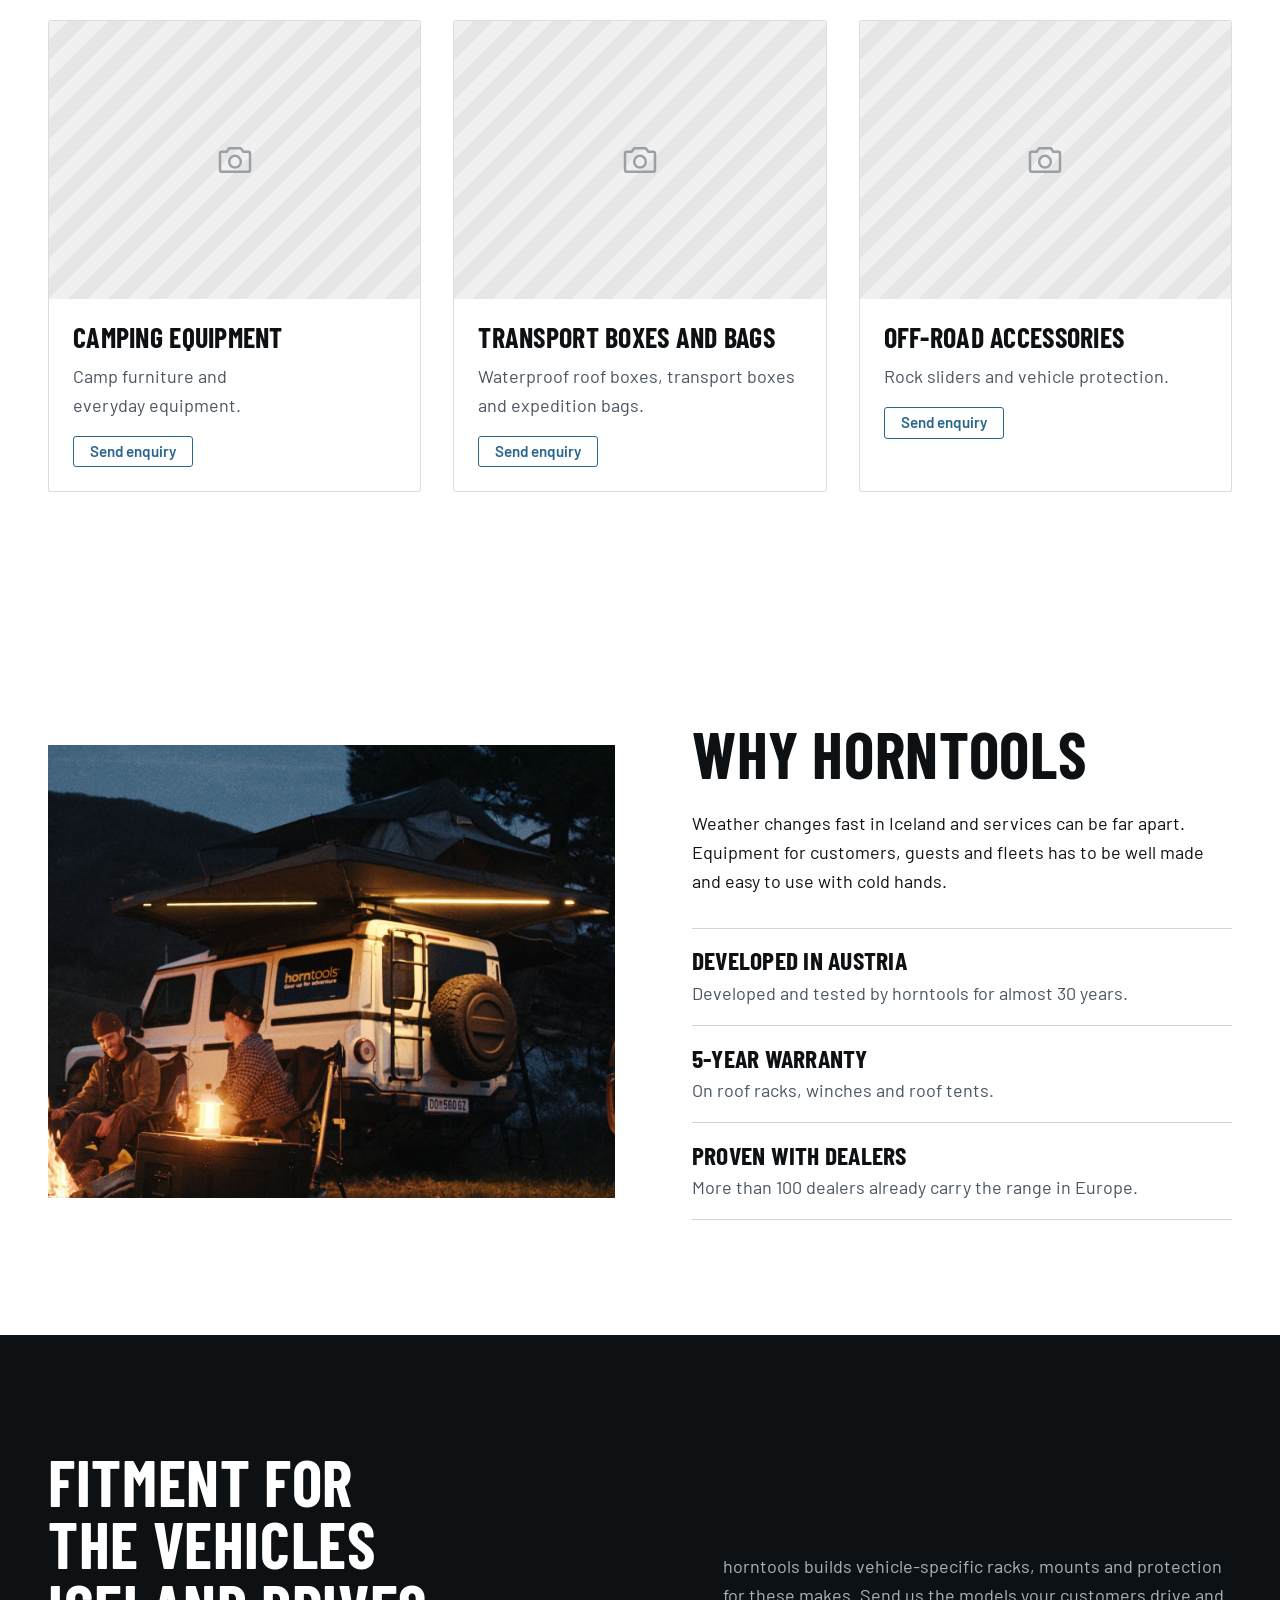
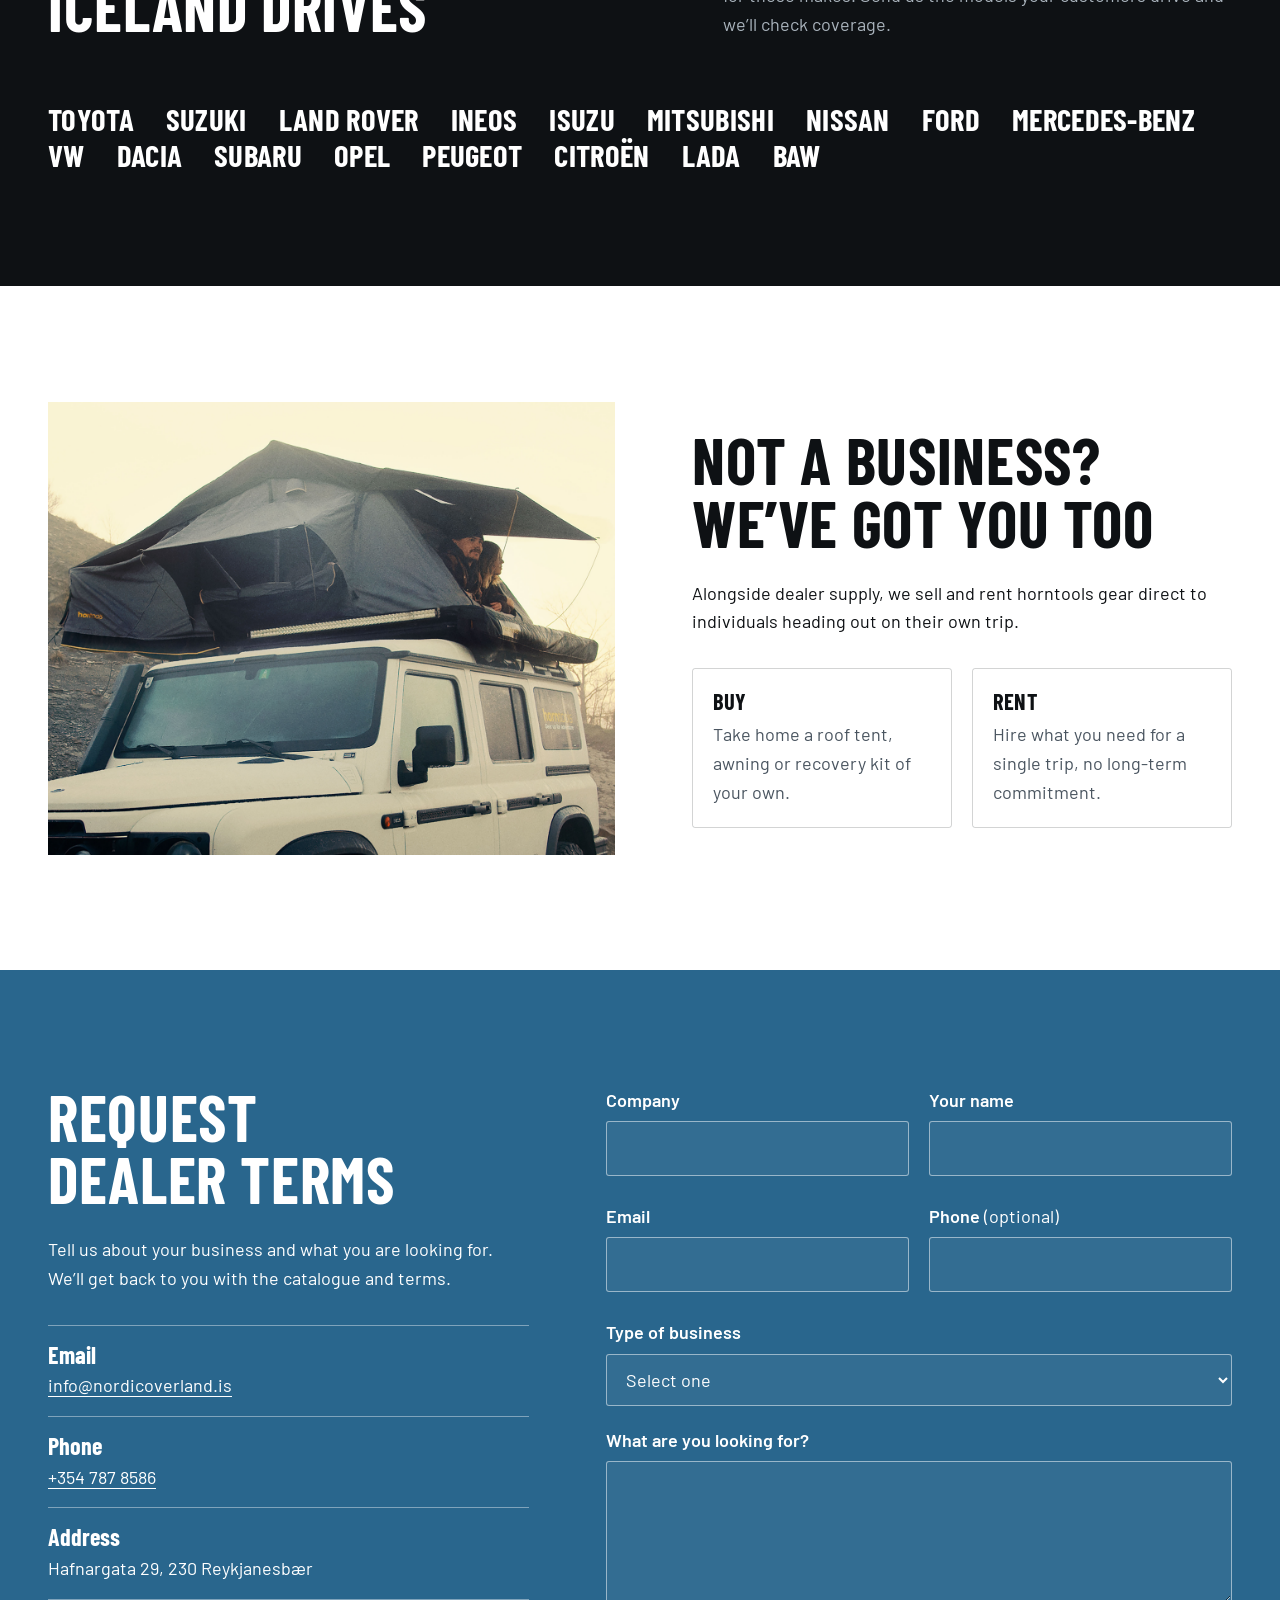
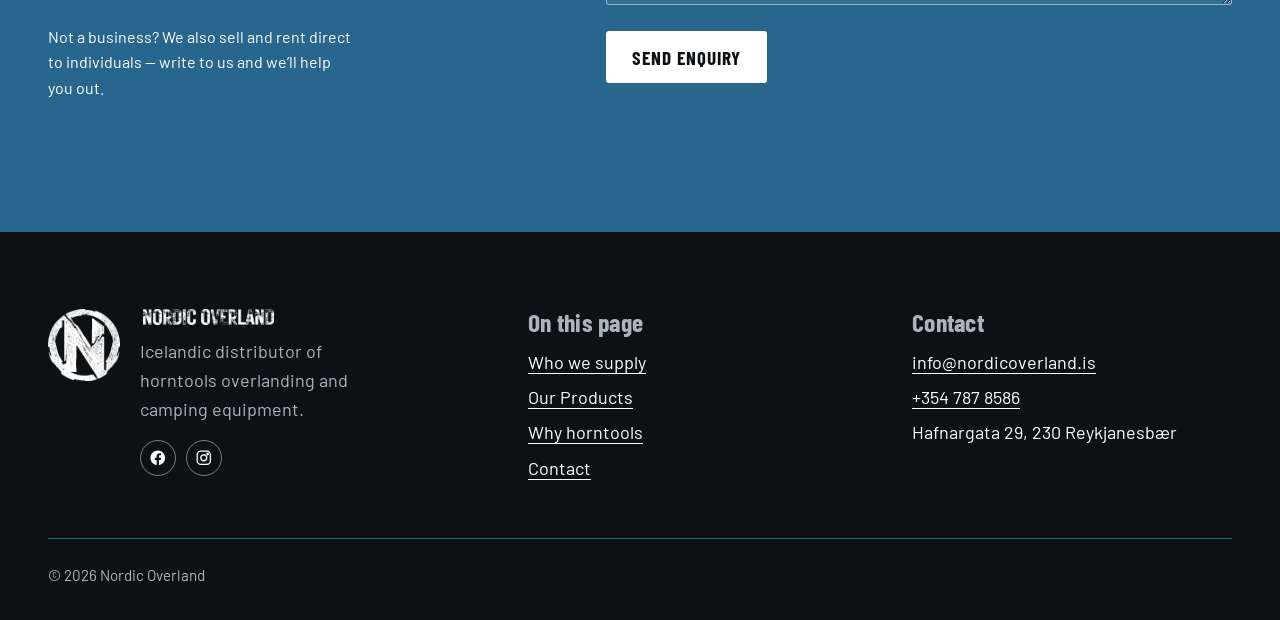
==== commit 7a8b3af4: "Add files via upload" ====
--- a/index.html
+++ b/index.html
@@ -115,15 +115,15 @@
           <div class="range__body">
             <h3>Roof tents</h3>
             <p>Hard-shell roof tents for two or three people, and other models.</p>
-            <p class="range__eg"><strong>Includes</strong> Themis, Elements Gen II, Cloud</p>
-          </div>
-        </li>
-        <li class="range__card">
-          <div class="range__photo" aria-hidden="true"><svg viewBox="0 0 24 24" fill="none" stroke="currentColor" stroke-width="1.5" stroke-linecap="round" stroke-linejoin="round"><path d="M4 7h3l1.5-2h7L17 7h3a1 1 0 0 1 1 1v10a1 1 0 0 1-1 1H4a1 1 0 0 1-1-1V8a1 1 0 0 1 1-1Z"/><circle cx="12" cy="13" r="3.5"/></svg></div>
+            <a class="range__cta" href="#contact">Send enquiry</a>
+          </div>
+        </li>
+        <li class="range__card">
+          <div class="range__photo"><img src="assets/img/range-awning.jpg" width="1419" height="1060" loading="lazy" alt="A freestanding awning set up beside a vehicle."></div>
           <div class="range__body">
             <h3>Awnings</h3>
             <p>Freestanding awnings in 180°, 270° and straight versions.</p>
-            <p class="range__eg"><strong>Includes</strong> Horizon 270°, Horizon 180°, Horizon Straight</p>
+            <a class="range__cta" href="#contact">Send enquiry</a>
           </div>
         </li>
         <li class="range__card">
@@ -131,7 +131,7 @@
           <div class="range__body">
             <h3>Roof racks</h3>
             <p>ExRoof platforms made to fit specific vehicles.</p>
-            <p class="range__eg"><strong>Includes</strong> ExRoof for G-Class, Sprinter and VW T5/T6; El Portador for Jimny</p>
+            <a class="range__cta" href="#contact">Send enquiry</a>
           </div>
         </li>
         <li class="range__card">
@@ -139,7 +139,7 @@
           <div class="range__body">
             <h3>Winches</h3>
             <p>Electric winches and mobile winch systems.</p>
-            <p class="range__eg"><strong>Includes</strong> Alpha mobile winch system, Winch Box</p>
+            <a class="range__cta" href="#contact">Send enquiry</a>
           </div>
         </li>
         <li class="range__card">
@@ -147,7 +147,7 @@
           <div class="range__body">
             <h3>Lighting</h3>
             <p>LED bars and headlights from the Strands range.</p>
-            <p class="range__eg"><strong>Includes</strong> Strands Siberia, Strands Nuuk E-Line</p>
+            <a class="range__cta" href="#contact">Send enquiry</a>
           </div>
         </li>
         <li class="range__card">
@@ -155,7 +155,7 @@
           <div class="range__body">
             <h3>Recovery gear</h3>
             <p>Kinetic recovery kits, boards and pulleys.</p>
-            <p class="range__eg"><strong>Includes</strong> Recovery Kit Kinetic, recovery boards, Gamma pulley</p>
+            <a class="range__cta" href="#contact">Send enquiry</a>
           </div>
         </li>
         <li class="range__card">
@@ -163,7 +163,7 @@
           <div class="range__body">
             <h3>Camping equipment</h3>
             <p>Camp furniture and everyday equipment.</p>
-            <p class="range__eg"><strong>Includes</strong> Camp furniture set with recliners</p>
+            <a class="range__cta" href="#contact">Send enquiry</a>
           </div>
         </li>
         <li class="range__card">
@@ -171,7 +171,7 @@
           <div class="range__body">
             <h3>Transport boxes and bags</h3>
             <p>Waterproof roof boxes, transport boxes and expedition bags.</p>
-            <p class="range__eg"><strong>Includes</strong> Roof box Offroad 98 L, transport box, expedition bag</p>
+            <a class="range__cta" href="#contact">Send enquiry</a>
           </div>
         </li>
         <li class="range__card">
@@ -179,7 +179,7 @@
           <div class="range__body">
             <h3>Off-road accessories</h3>
             <p>Rock sliders and vehicle protection.</p>
-            <p class="range__eg"><strong>Includes</strong> Lapis rock sliders, Herculiner kits</p>
+            <a class="range__cta" href="#contact">Send enquiry</a>
           </div>
         </li>
     </ul>
@@ -232,6 +232,29 @@
   </div>
 </section>
 
+<section class="section band band--light" id="individuals" aria-labelledby="individuals-title">
+  <div class="wrap split">
+    <div class="split__media">
+      <img src="assets/img/individuals.jpg" width="6140" height="2193" loading="lazy" style="object-position: 54% 45%;"
+           alt="A couple looks out from an open roof tent on a white 4x4, parked on a misty mountain track.">
+    </div>
+    <div class="split__body">
+      <h2 id="individuals-title">Not a business? We&rsquo;ve got you too</h2>
+      <p>Alongside dealer supply, we sell and rent horntools gear direct to individuals heading out on their own trip.</p>
+      <div class="offer">
+        <div>
+          <h3>Buy</h3>
+          <p>Take home a roof tent, awning or recovery kit of your own.</p>
+        </div>
+        <div>
+          <h3>Rent</h3>
+          <p>Hire what you need for a single trip, no long-term commitment.</p>
+        </div>
+      </div>
+    </div>
+  </div>
+</section>
+
 <section class="section band band--accent" id="contact" aria-labelledby="contact-title">
   <div class="wrap contact">
     <div>
@@ -242,7 +265,7 @@
         <div><dt>Phone</dt><dd><a href="tel:+3547878586">+354 787 8586</a></dd></div>
         <div><dt>Address</dt><dd>Hafnargata 29, 230 Reykjanesbær</dd></div>
       </dl>
-      <p class="contact__note">Buying for yourself? Write to us and we&rsquo;ll point you to where you can buy.</p>
+      <p class="contact__note">Not a business? We also sell and rent direct to individuals &mdash; write to us and we&rsquo;ll help you out.</p>
     </div>
     <form class="form" data-enquiry novalidate>
           <div class="field">
@@ -273,6 +296,7 @@
               <option value="workshop">Workshops and installers</option>
               <option value="rental">Rental companies</option>
               <option value="operator">Tour operators and outfitters</option>
+              <option value="individual">Individual / personal use</option>
               <option value="other">Other</option>
         </select>
       </div>
@@ -297,6 +321,11 @@
         <div>
           <span class="logo logo--word" aria-hidden="true"></span>
           <p>Icelandic distributor of horntools overlanding and camping equipment.</p>
+          <!-- TODO: point these at the real Facebook and Instagram profiles -->
+          <div class="footer__social">
+            <a href="#" aria-label="Facebook"><svg viewBox="0 0 24 24" fill="currentColor" aria-hidden="true"><path d="M22 12.06C22 6.5 17.52 2 12 2S2 6.5 2 12.06c0 5 3.66 9.15 8.44 9.94v-7.03H7.9v-2.91h2.54V9.85c0-2.5 1.49-3.89 3.77-3.89 1.09 0 2.24.2 2.24.2v2.46h-1.26c-1.24 0-1.63.77-1.63 1.56v1.88h2.78l-.45 2.91h-2.33V22c4.78-.79 8.44-4.94 8.44-9.94Z"/></svg></a>
+            <a href="#" aria-label="Instagram"><svg viewBox="0 0 24 24" fill="none" stroke="currentColor" stroke-width="1.8" aria-hidden="true"><rect x="3" y="3" width="18" height="18" rx="5"/><circle cx="12" cy="12" r="4"/><circle cx="17.2" cy="6.8" r="1"/></svg></a>
+          </div>
         </div>
       </div>
       <div>
@@ -319,8 +348,6 @@
     </div>
     <div class="footer__legal">
       <p>&copy; <span data-year>2026</span> Nordic Overland</p>
-      <p>horntools is a brand of horntools GmbH, Dornbirn, Austria.</p>
-      <p class="legal-note">The colours follow the Icelandic seasons: summer from late April, winter from late October. Use the switch in the header to change.</p>
     </div>
   </div>
 </footer>
--- a/assets/css/style.css
+++ b/assets/css/style.css
@@ -194,7 +194,12 @@
 .facts div { padding: 1.1rem 0; border-bottom: 1px solid var(--line); }
 .facts dt { font: 700 1.6rem/1.1 var(--font-display); text-transform: uppercase; letter-spacing: .01em; }
 .facts dd { margin: .25rem 0 0; color: var(--muted); max-width: 46ch; }
+.offer { display: grid; grid-template-columns: repeat(2, minmax(0, 1fr)); gap: 1.25rem; margin-top: 2rem; }
+.offer div { padding: 1.25rem; border: 1px solid var(--line); border-radius: var(--radius); }
+.offer h3 { margin-bottom: .4rem; font: 700 1.4rem/1.1 var(--font-display); }
+.offer p { margin: 0; color: var(--muted); }
 @media (max-width: 52rem) { .split { grid-template-columns: 1fr; } .section__head { grid-template-columns: 1fr; } }
+@media (max-width: 26rem) { .offer { grid-template-columns: 1fr; } }
 
 /* 11. Vehicles (plain list of makes, not links) */
 .vehicles { display: flex; flex-wrap: wrap; gap: .25rem 2rem; list-style: none; margin-top: clamp(2rem, 4vw, 3.5rem); }
@@ -211,8 +216,10 @@
 .range__body { padding: 1.5rem; }
 .range__body h3 { margin-bottom: .6rem; font-size: 1.75rem; }
 .range__body p { margin: 0; color: var(--muted); }
-.range .range__eg { margin-top: .75rem; font-size: 1rem; line-height: 1.45; }
-.range__eg strong { font-weight: 600; color: var(--ink); }
+.range__cta { display: inline-flex; align-items: center; margin-top: 1rem; padding: .45rem 1rem;
+  border: 1.5px solid var(--l-btn-bg); border-radius: var(--radius); color: var(--l-btn-bg);
+  font: 600 .95rem/1 var(--font-body); text-decoration: none; }
+.range__cta:hover { background: var(--l-btn-bg); color: var(--l-btn-ink); }
 @media (max-width: 62rem) { .range { grid-template-columns: repeat(2, minmax(0, 1fr)); } }
 @media (max-width: 38rem) { .range { grid-template-columns: 1fr; } }
 
@@ -249,6 +256,11 @@
 .footer__brand .logo--mark { --h: 4.5rem; }
 .footer__brand p { margin: 0; color: var(--muted); max-width: 26ch; }
 .footer__brand .logo--word { --h: 1.05rem; margin-bottom: .75rem; }
+.footer__social { display: flex; gap: .6rem; margin-top: 1rem; }
+.footer__social a { display: inline-flex; align-items: center; justify-content: center; width: 2.25rem; height: 2.25rem;
+  border: 1.5px solid color-mix(in srgb, var(--ink) 45%, transparent); border-radius: 999px; color: inherit; }
+.footer__social svg { width: 1.1rem; height: 1.1rem; }
+.footer__social a:hover { background: var(--d-btn-bg); color: var(--d-btn-ink); border-color: var(--d-btn-bg); }
 .site-footer h2 { font-size: 1.6rem; text-transform: none; letter-spacing: .01em; color: var(--muted); margin-bottom: .9rem; }
 .site-footer ul { list-style: none; }
 .site-footer li + li { margin-top: .4rem; }
@@ -275,4 +287,3 @@
 .contact__intro { margin-top: 1.5rem; }
 .contact__note { margin-top: 1.5rem; color: var(--muted); font-size: 1rem; max-width: 34ch; }
 .contact .form { margin-top: 0; }
-.footer__legal .legal-note { flex-basis: 100%; }
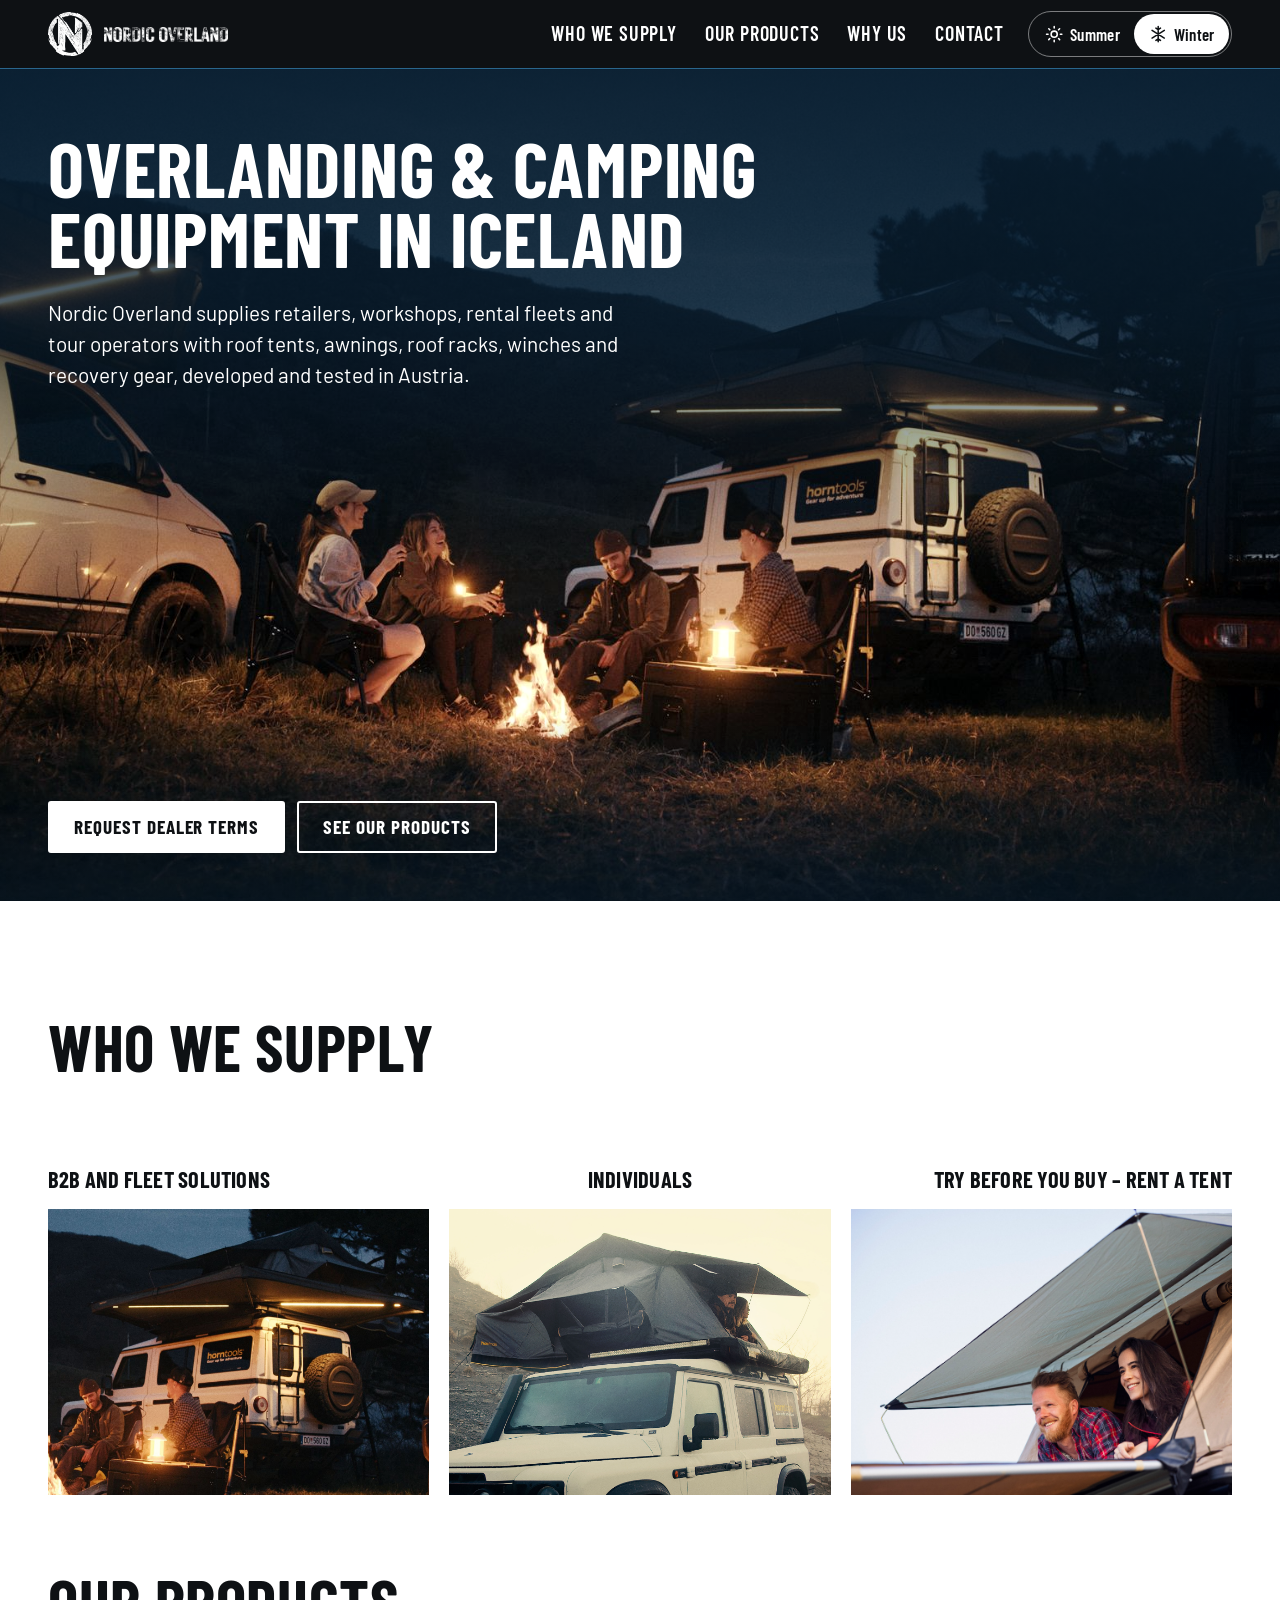
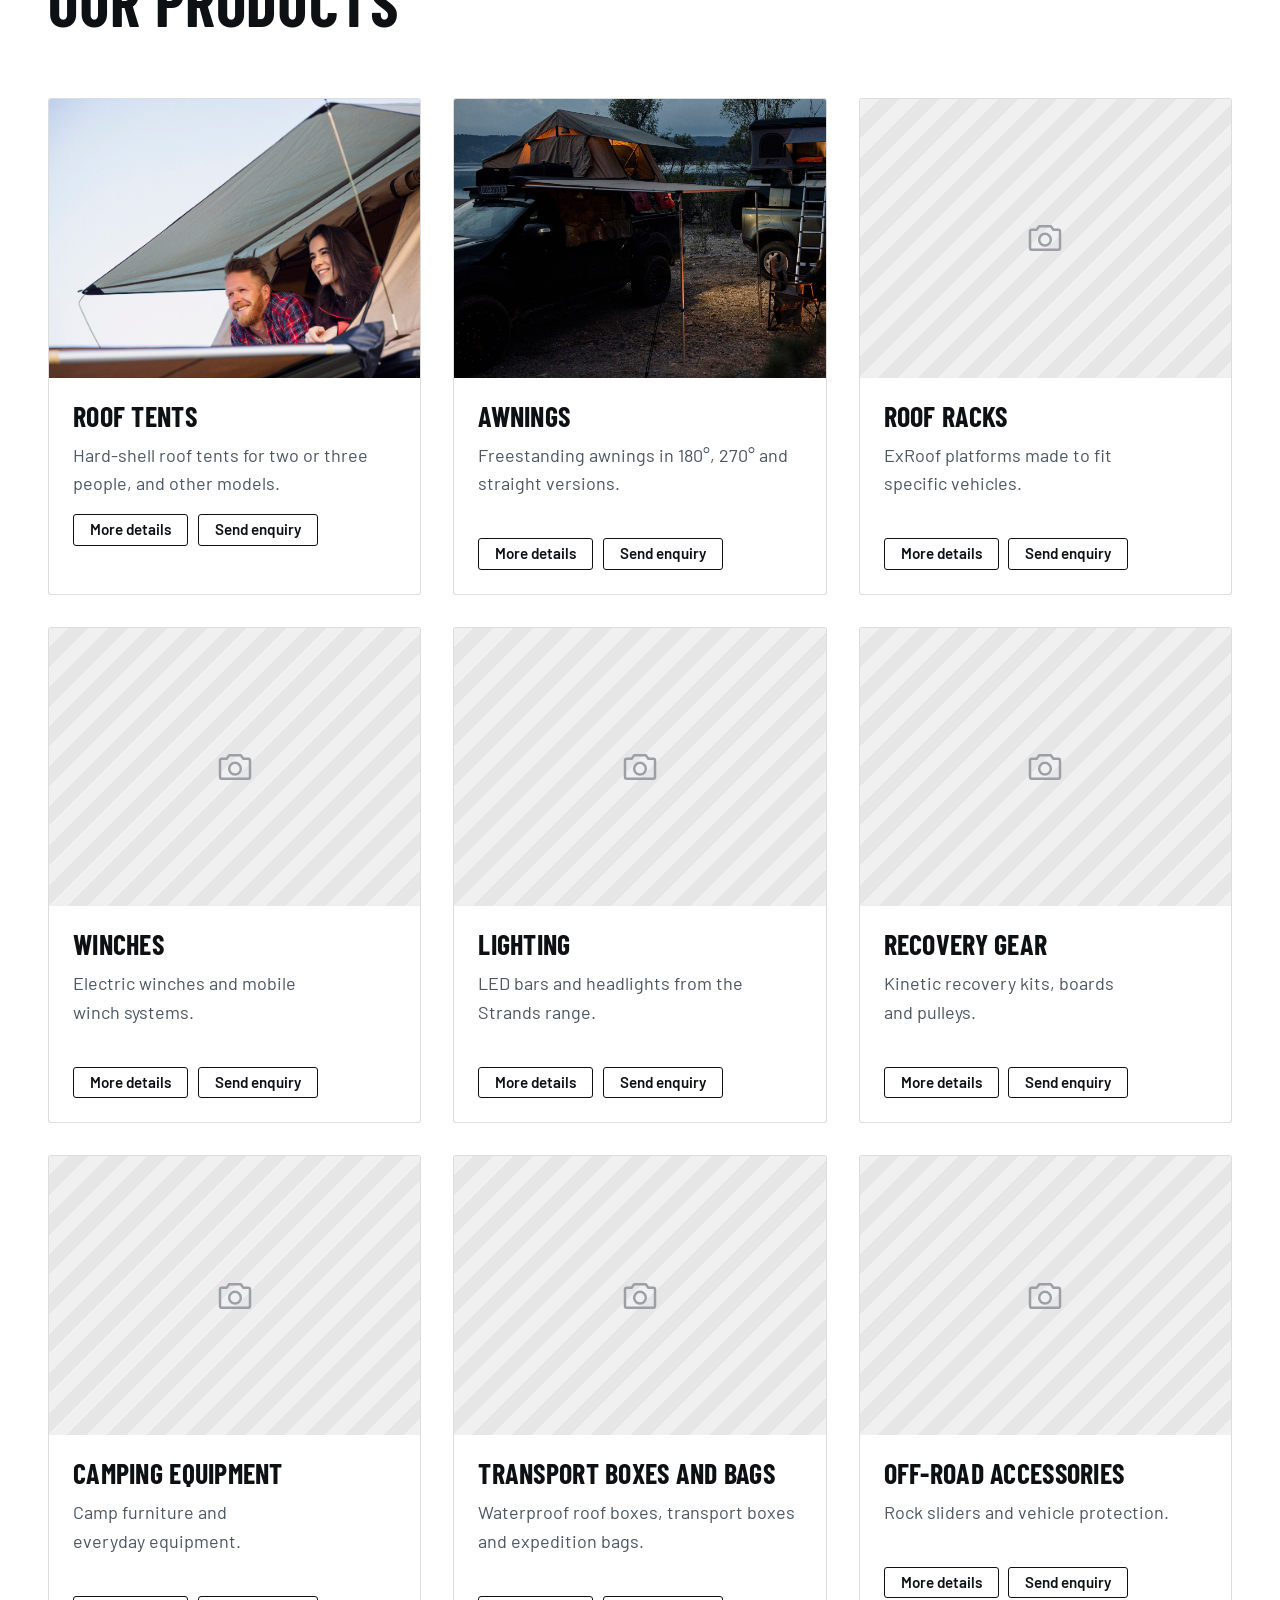
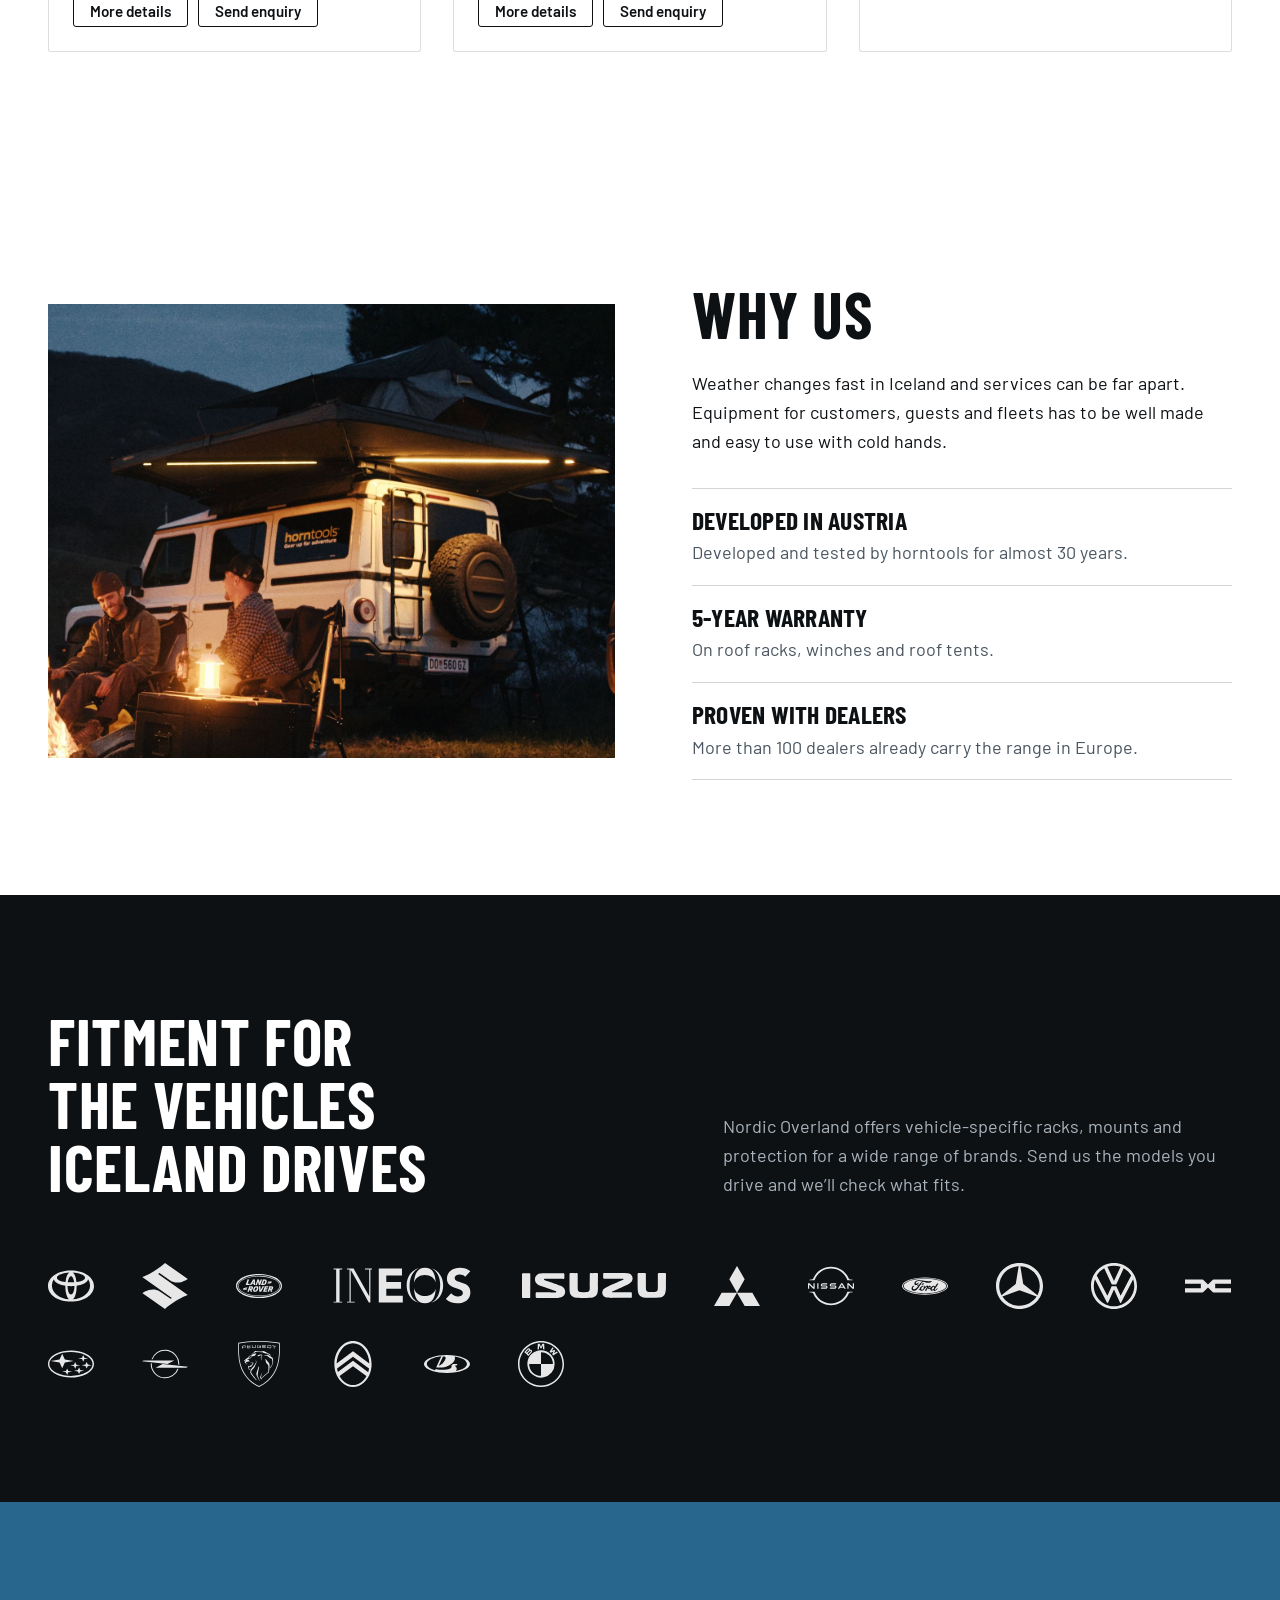
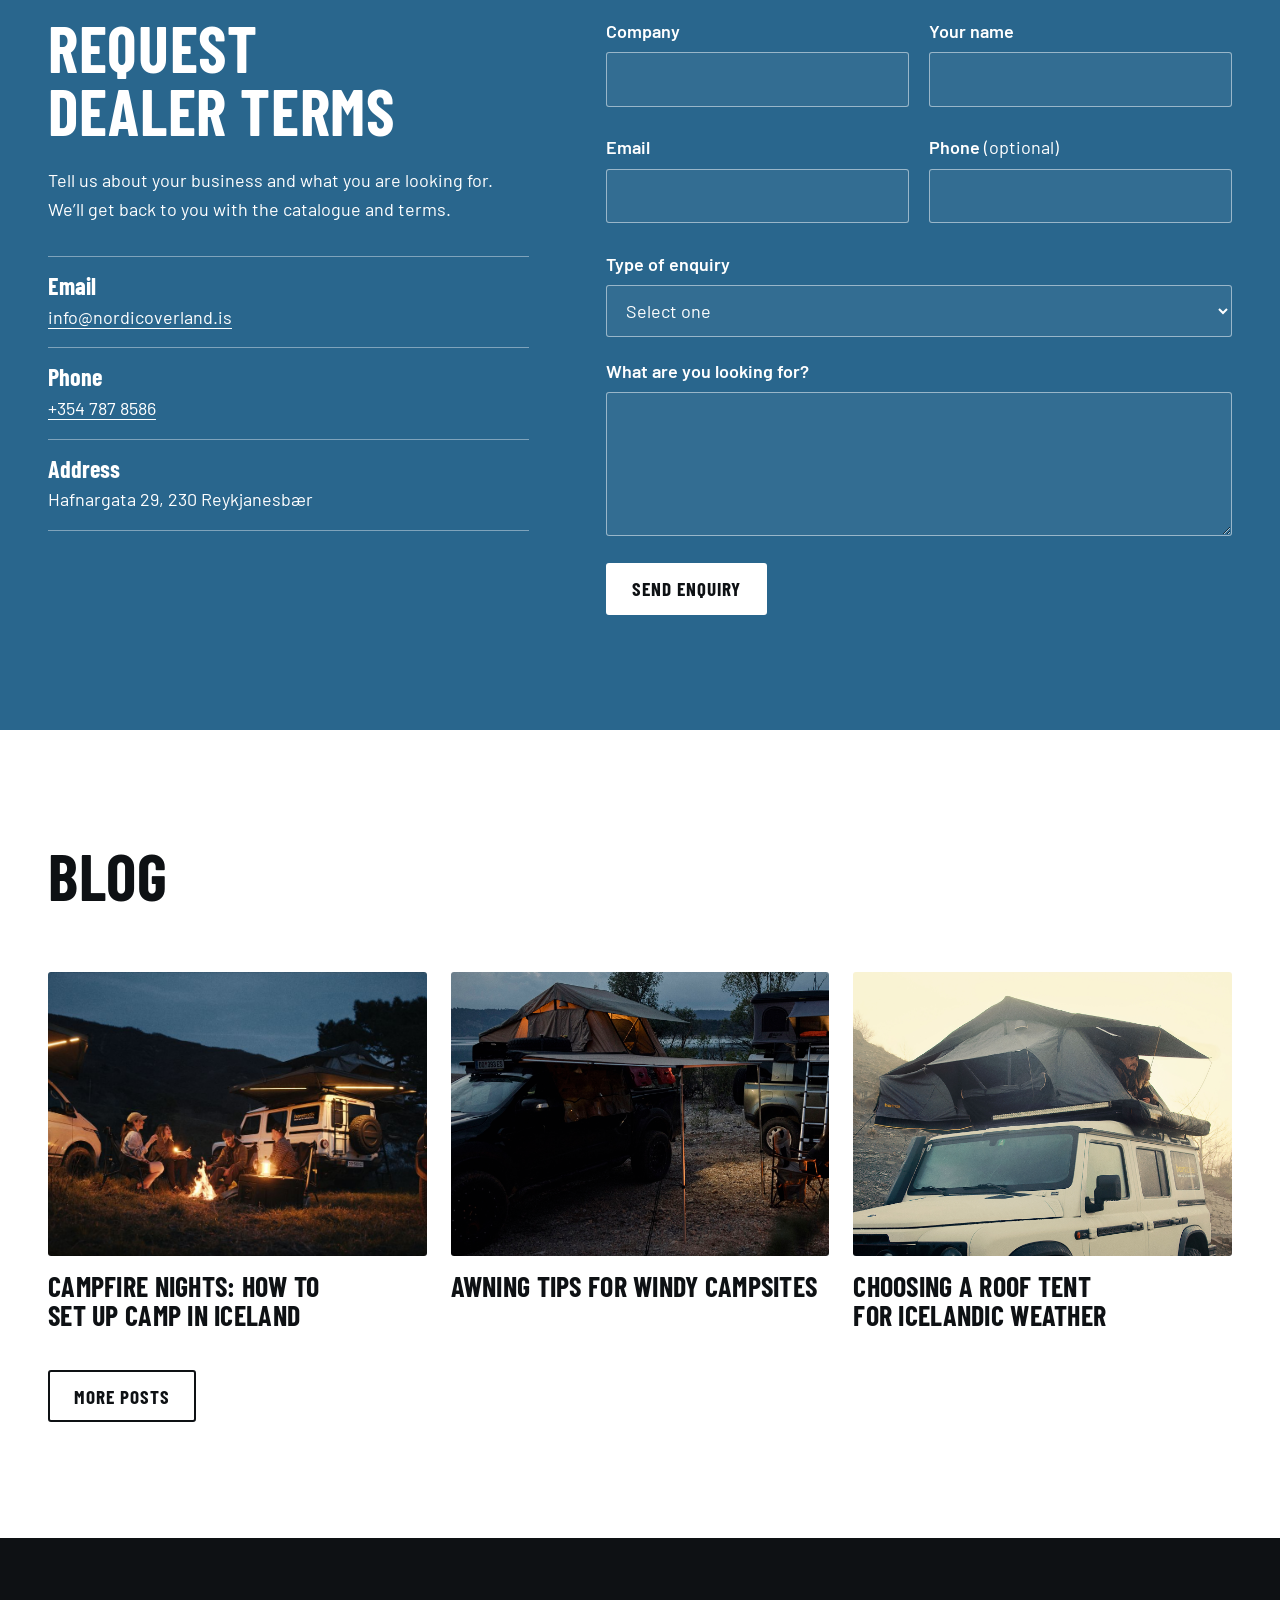
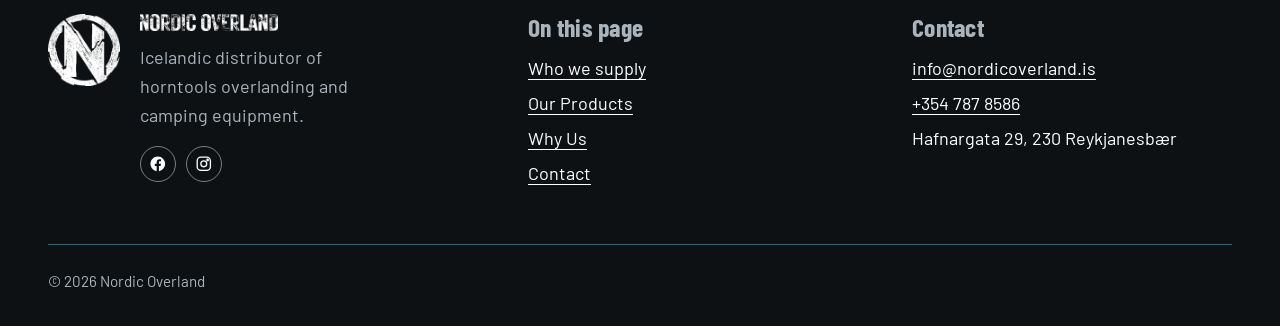
==== commit 81a5bae4: "Add files via upload" ====
--- a/index.html
+++ b/index.html
@@ -11,13 +11,10 @@
 <link rel="stylesheet" href="assets/css/logo-masks.css">
 <link rel="stylesheet" href="assets/css/style.css">
 <script>
-/* Sets the season before first paint. Iceland has two seasons:
-   summer = Thursday 19-25 April, winter = Saturday 21-27 October. A visitor's own choice
-   is remembered until the next season change. (WordPress: print this in wp_head.) */
+/* Sets the season before first paint: winter from November to March, summer from April to October.
+   A visitor's own choice is remembered until the next season change. (WordPress: print this in wp_head.) */
 (function(){var d=document.documentElement;d.classList.remove('no-js');d.classList.add('js');
-function s(n){var y=n.getFullYear(),a=new Date(y,3,19),w=new Date(y,9,21);
-while(a.getDay()!==4)a.setDate(a.getDate()+1);while(w.getDay()!==6)w.setDate(w.getDate()+1);
-return n>=a&&n<w?'summer':'winter'}
+function s(n){var m=n.getMonth();return m>=3&&m<=9?'summer':'winter'}
 var auto=s(new Date()),t=auto;
 try{var c=JSON.parse(localStorage.getItem('no-season')||'null');
 if(c&&c.auto===auto&&(c.choice==='summer'||c.choice==='winter'))t=c.choice}catch(e){}
@@ -37,7 +34,7 @@
     <nav class="nav" id="site-nav" aria-label="Main" data-open="false">
       <a href="#supply">Who we supply</a>
       <a href="#range">Our Products</a>
-      <a href="#why">Why horntools</a>
+      <a href="#why">Why Us</a>
       <a href="#contact">Contact</a>
     </nav>
     <div class="season" role="group" aria-label="Site season">
@@ -71,34 +68,35 @@
   </div>
 </section>
 
-<section class="section band band--light" id="supply" aria-labelledby="supply-title">
+<!-- TODO: swap these placeholder photos for real ones (fleet delivery, an individual customer's vehicle, a rented tent in use) -->
+<section class="section band band--white" id="supply" aria-labelledby="supply-title">
   <div class="wrap">
     <div class="section__head">
-      <h2 id="supply-title">For the businesses that sell, fit, rent and guide</h2>
-      <p>Choose the one that fits your business and we&rsquo;ll start your enquiry.</p>
-    </div>
-    <ul class="index">
-        <li><a class="index__row" href="#contact" data-type="retailer">
-          <span class="index__name">Retailers</span>
-          <span class="index__desc">Outdoor, 4x4 and camping shops that want to carry a complete overland range.</span>
-          <svg class="index__go" viewBox="0 0 24 24" fill="none" stroke="currentColor" stroke-width="2" stroke-linecap="round" stroke-linejoin="round" aria-hidden="true"><path d="M5 12h14M13 6l6 6-6 6"/></svg>
-        </a></li>
-        <li><a class="index__row" href="#contact" data-type="workshop">
-          <span class="index__name">Workshops and installers</span>
-          <span class="index__desc">Garages and specialists who fit roof racks, winches, lighting and protection for their customers.</span>
-          <svg class="index__go" viewBox="0 0 24 24" fill="none" stroke="currentColor" stroke-width="2" stroke-linecap="round" stroke-linejoin="round" aria-hidden="true"><path d="M5 12h14M13 6l6 6-6 6"/></svg>
-        </a></li>
-        <li><a class="index__row" href="#contact" data-type="rental">
-          <span class="index__name">Rental companies</span>
-          <span class="index__desc">Camper and 4x4 fleets that need roof tents, awnings and storage that work every day.</span>
-          <svg class="index__go" viewBox="0 0 24 24" fill="none" stroke="currentColor" stroke-width="2" stroke-linecap="round" stroke-linejoin="round" aria-hidden="true"><path d="M5 12h14M13 6l6 6-6 6"/></svg>
-        </a></li>
-        <li><a class="index__row" href="#contact" data-type="operator">
-          <span class="index__name">Tour operators and outfitters</span>
-          <span class="index__desc">Guides and expedition operators who equip vehicles and camps for guests.</span>
-          <svg class="index__go" viewBox="0 0 24 24" fill="none" stroke="currentColor" stroke-width="2" stroke-linecap="round" stroke-linejoin="round" aria-hidden="true"><path d="M5 12h14M13 6l6 6-6 6"/></svg>
-        </a></li>
-    </ul>
+      <h2 id="supply-title">Who We Supply</h2>
+    </div>
+    <div class="trio">
+  <a class="trio__item" href="#contact" data-type="b2b">
+    <h2 class="trio__title">B2B and fleet solutions</h2>
+    <div class="trio__photo">
+      <img src="assets/img/field-vehicle.jpg" width="1400" height="1122" loading="lazy"
+           alt="A white Ineos Grenadier with a roof tent and a lit awning, parked at dusk with two people talking beside it.">
+    </div>
+  </a>
+  <a class="trio__item" href="#contact" data-type="individual">
+    <h2 class="trio__title">Individuals</h2>
+    <div class="trio__photo">
+      <img src="assets/img/individuals.jpg" width="6140" height="2193" loading="lazy" style="object-position: 54% 45%;"
+           alt="A couple looks out from an open roof tent on a white 4x4, parked on a misty mountain track.">
+    </div>
+  </a>
+  <a class="trio__item" href="#contact" data-type="rent">
+    <h2 class="trio__title">Try before you buy &ndash; rent a tent</h2>
+    <div class="trio__photo">
+      <img src="assets/img/range-roof-tents.jpg" width="2048" height="1366" loading="lazy"
+           alt="A man and a woman lean out of an open hard-shell roof tent, smiling.">
+    </div>
+  </a>
+    </div>
   </div>
 </section>
 
@@ -106,15 +104,19 @@
   <div class="wrap">
     <div class="section__head">
       <h2 id="range-title">Our Products</h2>
-      <p>Nine product groups from horntools. Ask for the full catalogue with your dealer terms.</p>
     </div>
     <!-- TODO: replace .range__photo placeholders with real product photos -->
     <ul class="range">
         <li class="range__card">
-          <div class="range__photo"><img src="assets/img/range-roof-tents.jpg" width="2048" height="1366" loading="lazy" alt="A man and a woman lean out of an open hard-shell roof tent, smiling."></div>
-          <div class="range__body">
-            <h3>Roof tents</h3>
-            <p>Hard-shell roof tents for two or three people, and other models.</p>
+          <a class="range__link" href="roof-tents.html">
+            <div class="range__photo"><img src="assets/img/range-roof-tents.jpg" width="2048" height="1366" loading="lazy" alt="A man and a woman lean out of an open hard-shell roof tent, smiling."></div>
+            <div class="range__body">
+              <h3>Roof tents</h3>
+              <p>Hard-shell roof tents for two or three people, and other models.</p>
+            </div>
+          </a>
+          <div class="range__actions">
+            <a class="range__cta" href="roof-tents.html">More details</a>
             <a class="range__cta" href="#contact">Send enquiry</a>
           </div>
         </li>
@@ -123,6 +125,9 @@
           <div class="range__body">
             <h3>Awnings</h3>
             <p>Freestanding awnings in 180°, 270° and straight versions.</p>
+          </div>
+          <div class="range__actions">
+            <a class="range__cta" href="#">More details</a>
             <a class="range__cta" href="#contact">Send enquiry</a>
           </div>
         </li>
@@ -131,6 +136,9 @@
           <div class="range__body">
             <h3>Roof racks</h3>
             <p>ExRoof platforms made to fit specific vehicles.</p>
+          </div>
+          <div class="range__actions">
+            <a class="range__cta" href="#">More details</a>
             <a class="range__cta" href="#contact">Send enquiry</a>
           </div>
         </li>
@@ -139,6 +147,9 @@
           <div class="range__body">
             <h3>Winches</h3>
             <p>Electric winches and mobile winch systems.</p>
+          </div>
+          <div class="range__actions">
+            <a class="range__cta" href="#">More details</a>
             <a class="range__cta" href="#contact">Send enquiry</a>
           </div>
         </li>
@@ -147,6 +158,9 @@
           <div class="range__body">
             <h3>Lighting</h3>
             <p>LED bars and headlights from the Strands range.</p>
+          </div>
+          <div class="range__actions">
+            <a class="range__cta" href="#">More details</a>
             <a class="range__cta" href="#contact">Send enquiry</a>
           </div>
         </li>
@@ -155,6 +169,9 @@
           <div class="range__body">
             <h3>Recovery gear</h3>
             <p>Kinetic recovery kits, boards and pulleys.</p>
+          </div>
+          <div class="range__actions">
+            <a class="range__cta" href="#">More details</a>
             <a class="range__cta" href="#contact">Send enquiry</a>
           </div>
         </li>
@@ -163,6 +180,9 @@
           <div class="range__body">
             <h3>Camping equipment</h3>
             <p>Camp furniture and everyday equipment.</p>
+          </div>
+          <div class="range__actions">
+            <a class="range__cta" href="#">More details</a>
             <a class="range__cta" href="#contact">Send enquiry</a>
           </div>
         </li>
@@ -171,6 +191,9 @@
           <div class="range__body">
             <h3>Transport boxes and bags</h3>
             <p>Waterproof roof boxes, transport boxes and expedition bags.</p>
+          </div>
+          <div class="range__actions">
+            <a class="range__cta" href="#">More details</a>
             <a class="range__cta" href="#contact">Send enquiry</a>
           </div>
         </li>
@@ -179,6 +202,9 @@
           <div class="range__body">
             <h3>Off-road accessories</h3>
             <p>Rock sliders and vehicle protection.</p>
+          </div>
+          <div class="range__actions">
+            <a class="range__cta" href="#">More details</a>
             <a class="range__cta" href="#contact">Send enquiry</a>
           </div>
         </li>
@@ -193,7 +219,7 @@
            alt="A white Ineos Grenadier with a roof tent and a lit awning, parked at dusk with two people talking beside it.">
     </div>
     <div class="split__body">
-      <h2 id="why-title">Why horntools</h2>
+      <h2 id="why-title">Why Us</h2>
       <p>Weather changes fast in Iceland and services can be far apart. Equipment for customers, guests and fleets has to be well made and easy to use with cold hands.</p>
       <dl class="facts">
         <div><dt>Developed in Austria</dt><dd>Developed and tested by horntools for almost 30 years.</dd></div>
@@ -208,50 +234,27 @@
   <div class="wrap">
     <div class="section__head">
       <h2 id="fit-title">Fitment for the vehicles Iceland drives</h2>
-      <p>horntools builds vehicle-specific racks, mounts and protection for these makes. Send us the models your customers drive and we&rsquo;ll check coverage.</p>
+      <p>Nordic Overland offers vehicle-specific racks, mounts and protection for a wide range of brands. Send us the models you drive and we&rsquo;ll check what fits.</p>
     </div>
     <ul class="vehicles">
-        <li>Toyota</li>
-        <li>Suzuki</li>
-        <li>Land Rover</li>
-        <li>Ineos</li>
-        <li>Isuzu</li>
-        <li>Mitsubishi</li>
-        <li>Nissan</li>
-        <li>Ford</li>
-        <li>Mercedes-Benz</li>
-        <li>VW</li>
-        <li>Dacia</li>
-        <li>Subaru</li>
-        <li>Opel</li>
-        <li>Peugeot</li>
-        <li>Citroën</li>
-        <li>Lada</li>
-        <li>BAW</li>
+        <li><img src="assets/img/brands/toyota.svg" alt="Toyota" loading="lazy"></li>
+        <li><img src="assets/img/brands/suzuki.svg" alt="Suzuki" loading="lazy"></li>
+        <li><img src="assets/img/brands/landrover.svg" alt="Land Rover" loading="lazy"></li>
+        <li><img src="assets/img/brands/ineos.svg" alt="Ineos" loading="lazy"></li>
+        <li><img src="assets/img/brands/isuzu.svg" alt="Isuzu" loading="lazy"></li>
+        <li><img src="assets/img/brands/mitsubishi.svg" alt="Mitsubishi" loading="lazy"></li>
+        <li><img src="assets/img/brands/nissan.svg" alt="Nissan" loading="lazy"></li>
+        <li><img src="assets/img/brands/ford.svg" alt="Ford" loading="lazy"></li>
+        <li><img src="assets/img/brands/mercedes.svg" alt="Mercedes-Benz" loading="lazy"></li>
+        <li><img src="assets/img/brands/volkswagen.svg" alt="VW" loading="lazy"></li>
+        <li><img src="assets/img/brands/dacia.svg" alt="Dacia" loading="lazy"></li>
+        <li><img src="assets/img/brands/subaru.svg" alt="Subaru" loading="lazy"></li>
+        <li><img src="assets/img/brands/opel.svg" alt="Opel" loading="lazy"></li>
+        <li><img src="assets/img/brands/peugeot.svg" alt="Peugeot" loading="lazy"></li>
+        <li><img src="assets/img/brands/citroen.svg" alt="Citroën" loading="lazy"></li>
+        <li><img src="assets/img/brands/lada.svg" alt="Lada" loading="lazy"></li>
+        <li><img src="assets/img/brands/bmw.svg" alt="BMW" loading="lazy"></li>
     </ul>
-  </div>
-</section>
-
-<section class="section band band--light" id="individuals" aria-labelledby="individuals-title">
-  <div class="wrap split">
-    <div class="split__media">
-      <img src="assets/img/individuals.jpg" width="6140" height="2193" loading="lazy" style="object-position: 54% 45%;"
-           alt="A couple looks out from an open roof tent on a white 4x4, parked on a misty mountain track.">
-    </div>
-    <div class="split__body">
-      <h2 id="individuals-title">Not a business? We&rsquo;ve got you too</h2>
-      <p>Alongside dealer supply, we sell and rent horntools gear direct to individuals heading out on their own trip.</p>
-      <div class="offer">
-        <div>
-          <h3>Buy</h3>
-          <p>Take home a roof tent, awning or recovery kit of your own.</p>
-        </div>
-        <div>
-          <h3>Rent</h3>
-          <p>Hire what you need for a single trip, no long-term commitment.</p>
-        </div>
-      </div>
-    </div>
   </div>
 </section>
 
@@ -265,7 +268,6 @@
         <div><dt>Phone</dt><dd><a href="tel:+3547878586">+354 787 8586</a></dd></div>
         <div><dt>Address</dt><dd>Hafnargata 29, 230 Reykjanesbær</dd></div>
       </dl>
-      <p class="contact__note">Not a business? We also sell and rent direct to individuals &mdash; write to us and we&rsquo;ll help you out.</p>
     </div>
     <form class="form" data-enquiry novalidate>
           <div class="field">
@@ -289,15 +291,12 @@
             <span class="field__error" id="phone-error" aria-live="polite"></span>
           </div>
       <div class="field field--full">
-        <label for="type">Type of business</label>
+        <label for="type">Type of enquiry</label>
         <select id="type" name="type">
               <option value="">Select one</option>
-              <option value="retailer">Retailers</option>
-              <option value="workshop">Workshops and installers</option>
-              <option value="rental">Rental companies</option>
-              <option value="operator">Tour operators and outfitters</option>
-              <option value="individual">Individual / personal use</option>
-              <option value="other">Other</option>
+              <option value="b2b">B2B / fleet outfitting</option>
+              <option value="individual">Individual</option>
+              <option value="rent">Rent a tent</option>
         </select>
       </div>
       <div class="field field--full">
@@ -308,6 +307,36 @@
       <div class="field--full"><button class="btn" type="submit">Send enquiry</button></div>
       <div class="form__status" role="status" tabindex="-1" hidden></div>
     </form>
+  </div>
+</section>
+
+<!-- TODO (WordPress): this grid becomes a loop over the latest 3 blog posts (featured image + title, linked to the post). Photos and titles below are placeholders. -->
+<section class="section band band--white" id="blog" aria-labelledby="blog-title">
+  <div class="wrap">
+    <div class="section__head">
+      <h2 id="blog-title">Blog</h2>
+    </div>
+    <ul class="blog">
+      <li>
+        <a class="blog__item" href="post-campfire-nights.html">
+          <div class="blog__photo"><img src="assets/img/hero-1200.jpg" width="1200" height="675" loading="lazy" alt=""></div>
+          <h3>Campfire nights: how to set up camp in Iceland</h3>
+        </a>
+      </li>
+      <li>
+        <a class="blog__item" href="#">
+          <div class="blog__photo"><img src="assets/img/range-awning.jpg" width="1419" height="1060" loading="lazy" alt=""></div>
+          <h3>Awning tips for windy campsites</h3>
+        </a>
+      </li>
+      <li>
+        <a class="blog__item" href="#">
+          <div class="blog__photo"><img src="assets/img/individuals.jpg" width="6140" height="2193" loading="lazy" style="object-position: 54% 45%;" alt=""></div>
+          <h3>Choosing a roof tent for Icelandic weather</h3>
+        </a>
+      </li>
+    </ul>
+    <div class="section__foot"><a class="btn btn--black-line" href="blog.html">More posts</a></div>
   </div>
 </section>
 
@@ -321,10 +350,9 @@
         <div>
           <span class="logo logo--word" aria-hidden="true"></span>
           <p>Icelandic distributor of horntools overlanding and camping equipment.</p>
-          <!-- TODO: point these at the real Facebook and Instagram profiles -->
           <div class="footer__social">
-            <a href="#" aria-label="Facebook"><svg viewBox="0 0 24 24" fill="currentColor" aria-hidden="true"><path d="M22 12.06C22 6.5 17.52 2 12 2S2 6.5 2 12.06c0 5 3.66 9.15 8.44 9.94v-7.03H7.9v-2.91h2.54V9.85c0-2.5 1.49-3.89 3.77-3.89 1.09 0 2.24.2 2.24.2v2.46h-1.26c-1.24 0-1.63.77-1.63 1.56v1.88h2.78l-.45 2.91h-2.33V22c4.78-.79 8.44-4.94 8.44-9.94Z"/></svg></a>
-            <a href="#" aria-label="Instagram"><svg viewBox="0 0 24 24" fill="none" stroke="currentColor" stroke-width="1.8" aria-hidden="true"><rect x="3" y="3" width="18" height="18" rx="5"/><circle cx="12" cy="12" r="4"/><circle cx="17.2" cy="6.8" r="1"/></svg></a>
+            <a href="https://www.facebook.com/profile.php?id=61588785907349" target="_blank" rel="noopener noreferrer" aria-label="Facebook"><svg viewBox="0 0 24 24" fill="currentColor" aria-hidden="true"><path d="M22 12.06C22 6.5 17.52 2 12 2S2 6.5 2 12.06c0 5 3.66 9.15 8.44 9.94v-7.03H7.9v-2.91h2.54V9.85c0-2.5 1.49-3.89 3.77-3.89 1.09 0 2.24.2 2.24.2v2.46h-1.26c-1.24 0-1.63.77-1.63 1.56v1.88h2.78l-.45 2.91h-2.33V22c4.78-.79 8.44-4.94 8.44-9.94Z"/></svg></a>
+            <a href="https://www.instagram.com/nordicoverland.is/" target="_blank" rel="noopener noreferrer" aria-label="Instagram"><svg viewBox="0 0 24 24" fill="none" stroke="currentColor" stroke-width="1.8" aria-hidden="true"><rect x="3" y="3" width="18" height="18" rx="5"/><circle cx="12" cy="12" r="4"/><circle cx="17.2" cy="6.8" r="1"/></svg></a>
           </div>
         </div>
       </div>
@@ -333,7 +361,7 @@
         <ul>
           <li><a href="#supply">Who we supply</a></li>
           <li><a href="#range">Our Products</a></li>
-          <li><a href="#why">Why horntools</a></li>
+          <li><a href="#why">Why Us</a></li>
           <li><a href="#contact">Contact</a></li>
         </ul>
       </div>
--- a/assets/css/style.css
+++ b/assets/css/style.css
@@ -169,6 +169,64 @@
 .btn--email { text-transform: none; letter-spacing: .01em; font-family: var(--font-body); font-weight: 600; font-size: 1.05rem; }
 .btn--ghost { background: transparent; color: var(--ink); border-color: currentColor; }
 .btn--ghost:hover { background: var(--ink); color: var(--bg); border-color: var(--ink); }
+/* Fixed black/white pair, independent of season — used where the theme colour shouldn't apply */
+.btn--black-fill { background: #0e1114; border-color: #0e1114; color: #fff; }
+.btn--black-fill:hover { background: transparent; color: #0e1114; }
+.btn--black-line { background: transparent; border-color: #0e1114; color: #0e1114; }
+.btn--black-line:hover { background: #0e1114; color: #fff; }
+.btn--white-fill { background: #fff; border-color: #fff; color: #0e1114; }
+.btn--white-fill:hover { background: transparent; color: #fff; }
+.btn--white-line { background: transparent; border-color: #fff; color: #fff; }
+.btn--white-line:hover { background: #fff; color: #0e1114; }
+
+/* 8b. Two-column photo + text split (B2B / individuals) */
+.two-col { display: grid; grid-template-columns: repeat(2, minmax(0, 1fr)); }
+.two-col__photo { position: relative; isolation: isolate; min-height: 32rem; }
+.two-col__photo img { position: absolute; inset: 0; width: 100%; height: 100%; object-fit: cover; }
+.two-col__photo::after { content: ""; position: absolute; inset: 0; pointer-events: none;
+  background: linear-gradient(0deg, rgb(14 17 20 / .82) 0%, rgb(14 17 20 / .2) 55%, rgb(14 17 20 / 0) 100%); }
+.two-col__photo-content { position: relative; z-index: 1; display: flex; flex-direction: column; justify-content: flex-end;
+  height: 100%; padding: clamp(1.5rem, 4vw, 3rem); color: #fff; }
+.two-col__photo-content h2 { font-size: clamp(2rem, 1.2rem + 2.6vw, 2.75rem); }
+.two-col__photo-content p { color: rgb(255 255 255 / .85); max-width: 32ch; }
+.two-col__text { display: flex; flex-direction: column; justify-content: center; padding: clamp(1.5rem, 4vw, 3rem); }
+.two-col__text h2 { margin-bottom: 1rem; }
+@media (max-width: 52rem) { .two-col { grid-template-columns: 1fr; } .two-col__photo { min-height: 22rem; } }
+
+/* Two white sections back to back: tighten the gap between them */
+#supply { padding-bottom: clamp(1.5rem, 3vw, 2.5rem); }
+#supply + #range { padding-top: clamp(1.5rem, 3vw, 2.5rem); }
+
+/* 8c. Trio (three photo + title panels: B2B, individuals, rent) */
+.trio { display: grid; grid-template-columns: repeat(3, minmax(0, 1fr)); gap: 0 1.25rem; }
+.trio__item { display: flex; flex-direction: column; color: #0e1114; text-decoration: none; }
+.trio__title { margin: 0; padding: 1.5rem 0 1rem; font: 700 1.4rem/1.15 var(--font-display); text-transform: uppercase; }
+.trio__item:nth-child(1) .trio__title { text-align: left; }
+.trio__item:nth-child(2) .trio__title { text-align: center; }
+.trio__item:nth-child(3) .trio__title { text-align: right; }
+.trio__photo { flex: 1; aspect-ratio: 4 / 3; overflow: hidden; }
+.trio__photo img { width: 100%; height: 100%; object-fit: cover; transition: transform .3s ease; }
+.trio__item:hover .trio__title { text-decoration: underline; }
+.trio__item:hover .trio__photo img { transform: scale(1.03); }
+@media (max-width: 52rem) {
+  .trio { grid-template-columns: 1fr; gap: 1.25rem 0; }
+  .trio__item:nth-child(1) .trio__title, .trio__item:nth-child(2) .trio__title, .trio__item:nth-child(3) .trio__title { text-align: left; }
+}
+
+/* Blog teaser (three photo + title cards) */
+.blog { display: grid; grid-template-columns: repeat(3, minmax(0, 1fr)); gap: 1.5rem; list-style: none; }
+.blog__item { display: flex; flex-direction: column; gap: 1rem; color: #0e1114; text-decoration: none; }
+.blog__photo { aspect-ratio: 4 / 3; overflow: hidden; border-radius: var(--radius); }
+.blog__photo img { width: 100%; height: 100%; object-fit: cover; transition: transform .3s ease; }
+.blog__item:hover .blog__photo img { transform: scale(1.03); }
+.blog__item:hover h3 { text-decoration: underline; }
+@media (max-width: 52rem) { .blog { grid-template-columns: 1fr; } }
+
+/* Blog post text */
+.prose { max-width: 46rem; }
+.prose p { max-width: none; }
+.prose h2 { margin: 2rem 0 .75rem; font-size: clamp(1.6rem, 1.2rem + 1.2vw, 2.25rem); }
+.post-meta { margin-bottom: 1.5rem; color: var(--muted); font-weight: 600; }
 
 /* 9. Product index */
 .index { list-style: none; border-top: 1px solid var(--line); }
@@ -202,26 +260,69 @@
 @media (max-width: 26rem) { .offer { grid-template-columns: 1fr; } }
 
 /* 11. Vehicles (plain list of makes, not links) */
-.vehicles { display: flex; flex-wrap: wrap; gap: .25rem 2rem; list-style: none; margin-top: clamp(2rem, 4vw, 3.5rem); }
-.vehicles li { font: 700 clamp(1.1rem, .8rem + 1.4vw, 2rem)/1.05 var(--font-display); text-transform: uppercase; letter-spacing: .01em; }
+.vehicles { display: flex; flex-wrap: wrap; align-items: center; gap: 2rem 3rem; list-style: none; margin-top: clamp(2rem, 4vw, 3.5rem); }
+.vehicles img { height: clamp(2.25rem, 1.6rem + 1.6vw, 3.25rem); width: auto; max-width: 9rem; object-fit: contain;
+  filter: brightness(0) invert(1); opacity: .9; }
 .vehicles-note { margin-top: 2rem; color: var(--muted); }
 
 /* 12. Range (photo + text cards) */
 .range { display: grid; grid-template-columns: repeat(3, minmax(0, 1fr)); gap: 2rem; list-style: none; }
 .range__card { display: flex; flex-direction: column; overflow: hidden; border: 1px solid var(--line); border-radius: var(--radius); background: #fff; }
+.range__link { display: flex; flex-direction: column; color: inherit; text-decoration: none; }
 .range__photo { aspect-ratio: 4 / 3; display: flex; align-items: center; justify-content: center; color: #9aa0a6;
   background: repeating-linear-gradient(135deg, #f0f0f0 0 14px, #e6e6e6 14px 28px); }
 .range__photo svg { width: 2.5rem; height: 2.5rem; }
-.range__photo img { width: 100%; height: 100%; object-fit: cover; display: block; }
+.range__photo img { width: 100%; height: 100%; object-fit: cover; display: block; transition: transform .3s ease; }
+.range__link:hover .range__photo img { transform: scale(1.04); }
 .range__body { padding: 1.5rem; }
+.range__link .range__body { padding-bottom: 0; }
 .range__body h3 { margin-bottom: .6rem; font-size: 1.75rem; }
+.range__link:hover h3 { text-decoration: underline; }
 .range__body p { margin: 0; color: var(--muted); }
+.range__actions { display: flex; flex-wrap: wrap; gap: .6rem; padding: 1rem 1.5rem 1.5rem; }
 .range__cta { display: inline-flex; align-items: center; margin-top: 1rem; padding: .45rem 1rem;
-  border: 1.5px solid var(--l-btn-bg); border-radius: var(--radius); color: var(--l-btn-bg);
+  border: 1.5px solid #0e1114; border-radius: var(--radius); color: #0e1114;
   font: 600 .95rem/1 var(--font-body); text-decoration: none; }
-.range__cta:hover { background: var(--l-btn-bg); color: var(--l-btn-ink); }
+.range__actions .range__cta { margin-top: 0; }
+.range__cta:hover { background: #0e1114; color: #fff; }
 @media (max-width: 62rem) { .range { grid-template-columns: repeat(2, minmax(0, 1fr)); } }
 @media (max-width: 38rem) { .range { grid-template-columns: 1fr; } }
+/* Category pages: four products per row */
+.range--4 { grid-template-columns: repeat(4, minmax(0, 1fr)); gap: 1.5rem; }
+@media (max-width: 75rem) { .range--4 { grid-template-columns: repeat(3, minmax(0, 1fr)); } }
+@media (max-width: 62rem) { .range--4 { grid-template-columns: repeat(2, minmax(0, 1fr)); } }
+@media (max-width: 38rem) { .range--4 { grid-template-columns: 1fr; } }
+
+/* 12b. Category & product pages */
+.breadcrumb { display: inline-flex; align-items: center; gap: .4rem; margin-bottom: 1rem;
+  color: var(--muted); font-weight: 600; text-decoration: none; }
+.breadcrumb:hover { text-decoration: underline; }
+.page-hero { position: relative; isolation: isolate; display: flex; align-items: flex-end;
+  min-height: clamp(20rem, 38vw, 30rem); overflow: hidden; }
+.page-hero__media { position: absolute; inset: 0; z-index: -1; }
+.page-hero__media img { width: 100%; height: 100%; object-fit: cover; }
+.page-hero::after { content: ""; position: absolute; inset: 0; z-index: -1; pointer-events: none;
+  background: linear-gradient(0deg, rgb(14 17 20 / .82) 0%, rgb(14 17 20 / .25) 55%, rgb(14 17 20 / 0) 100%); }
+.page-hero__inner { padding-block: clamp(1.5rem, 4vw, 3rem); }
+.page-hero h1 { color: #fff; font-size: clamp(2.25rem, 1.2rem + 4vw, 3.75rem); }
+.product-card__price { margin-top: .35rem; color: var(--muted); font-weight: 600; }
+.section--tight { padding-block: clamp(1.75rem, 4vw, 3rem); }
+.section--tight .section__head { margin-bottom: clamp(1.5rem, 3vw, 2.5rem); }
+.gallery { display: grid; grid-template-columns: repeat(4, minmax(0, 1fr)); gap: 1rem; list-style: none; }
+.gallery img { width: 100%; aspect-ratio: 4 / 3; object-fit: cover; border-radius: var(--radius); cursor: zoom-in; }
+.gallery__placeholder { aspect-ratio: 4 / 3; display: flex; align-items: center; justify-content: center;
+  color: #9aa0a6; border-radius: var(--radius); background: repeating-linear-gradient(135deg, #f0f0f0 0 14px, #e6e6e6 14px 28px); }
+.gallery__placeholder svg { width: 2rem; height: 2rem; }
+@media (max-width: 45rem) { .gallery { grid-template-columns: repeat(2, minmax(0, 1fr)); } }
+
+/* Lightbox for gallery photos */
+.lightbox { position: fixed; inset: 0; z-index: 200; display: flex; align-items: center; justify-content: center;
+  padding: clamp(1rem, 5vw, 3rem); background: rgb(9 12 15 / .92); }
+.lightbox[hidden] { display: none; }
+.lightbox__img { max-width: 100%; max-height: 100%; object-fit: contain; border-radius: var(--radius); }
+.lightbox__close { position: absolute; top: 1rem; right: 1rem; width: 2.75rem; height: 2.75rem; border: 0;
+  border-radius: 999px; background: rgb(255 255 255 / .15); color: #fff; font-size: 1.75rem; line-height: 1; cursor: pointer; }
+.lightbox__close:hover { background: rgb(255 255 255 / .3); }
 
 /* 13. Footer note on seasons lives with the legal line (see 15) */
 
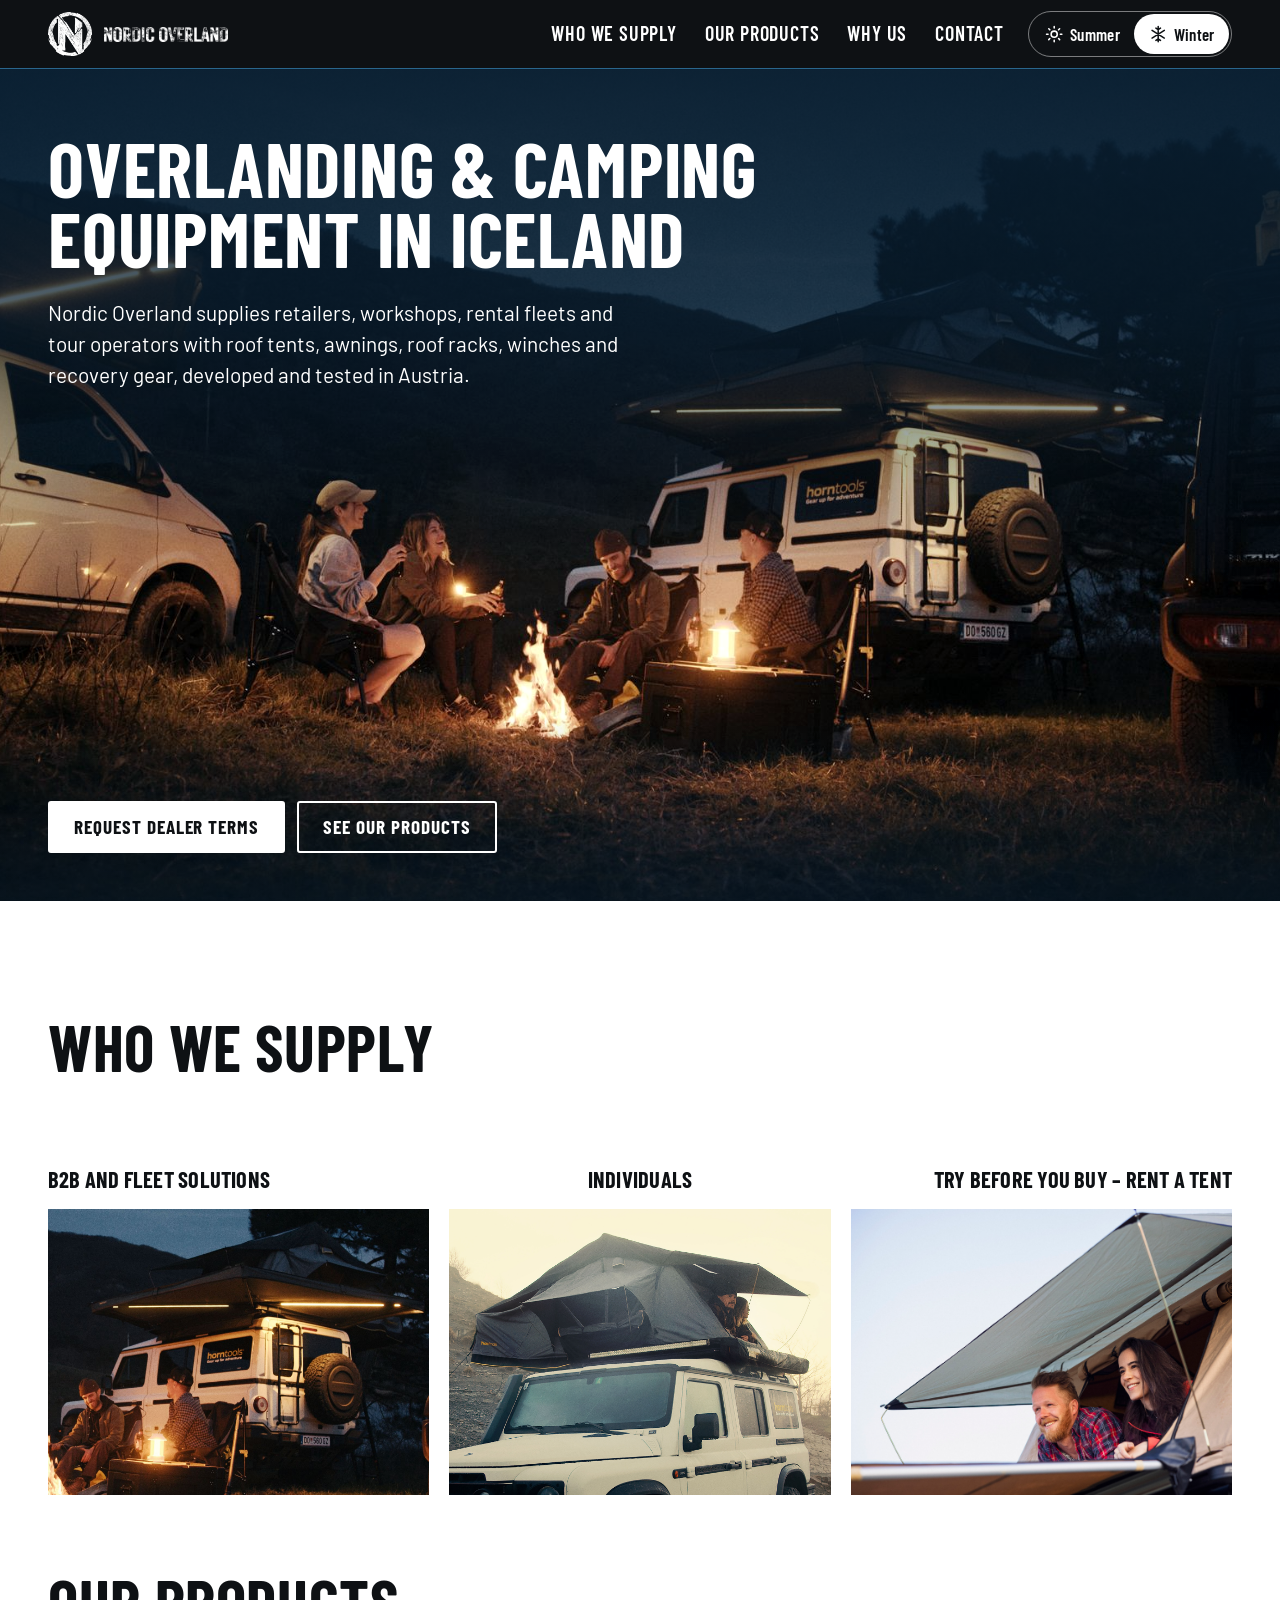
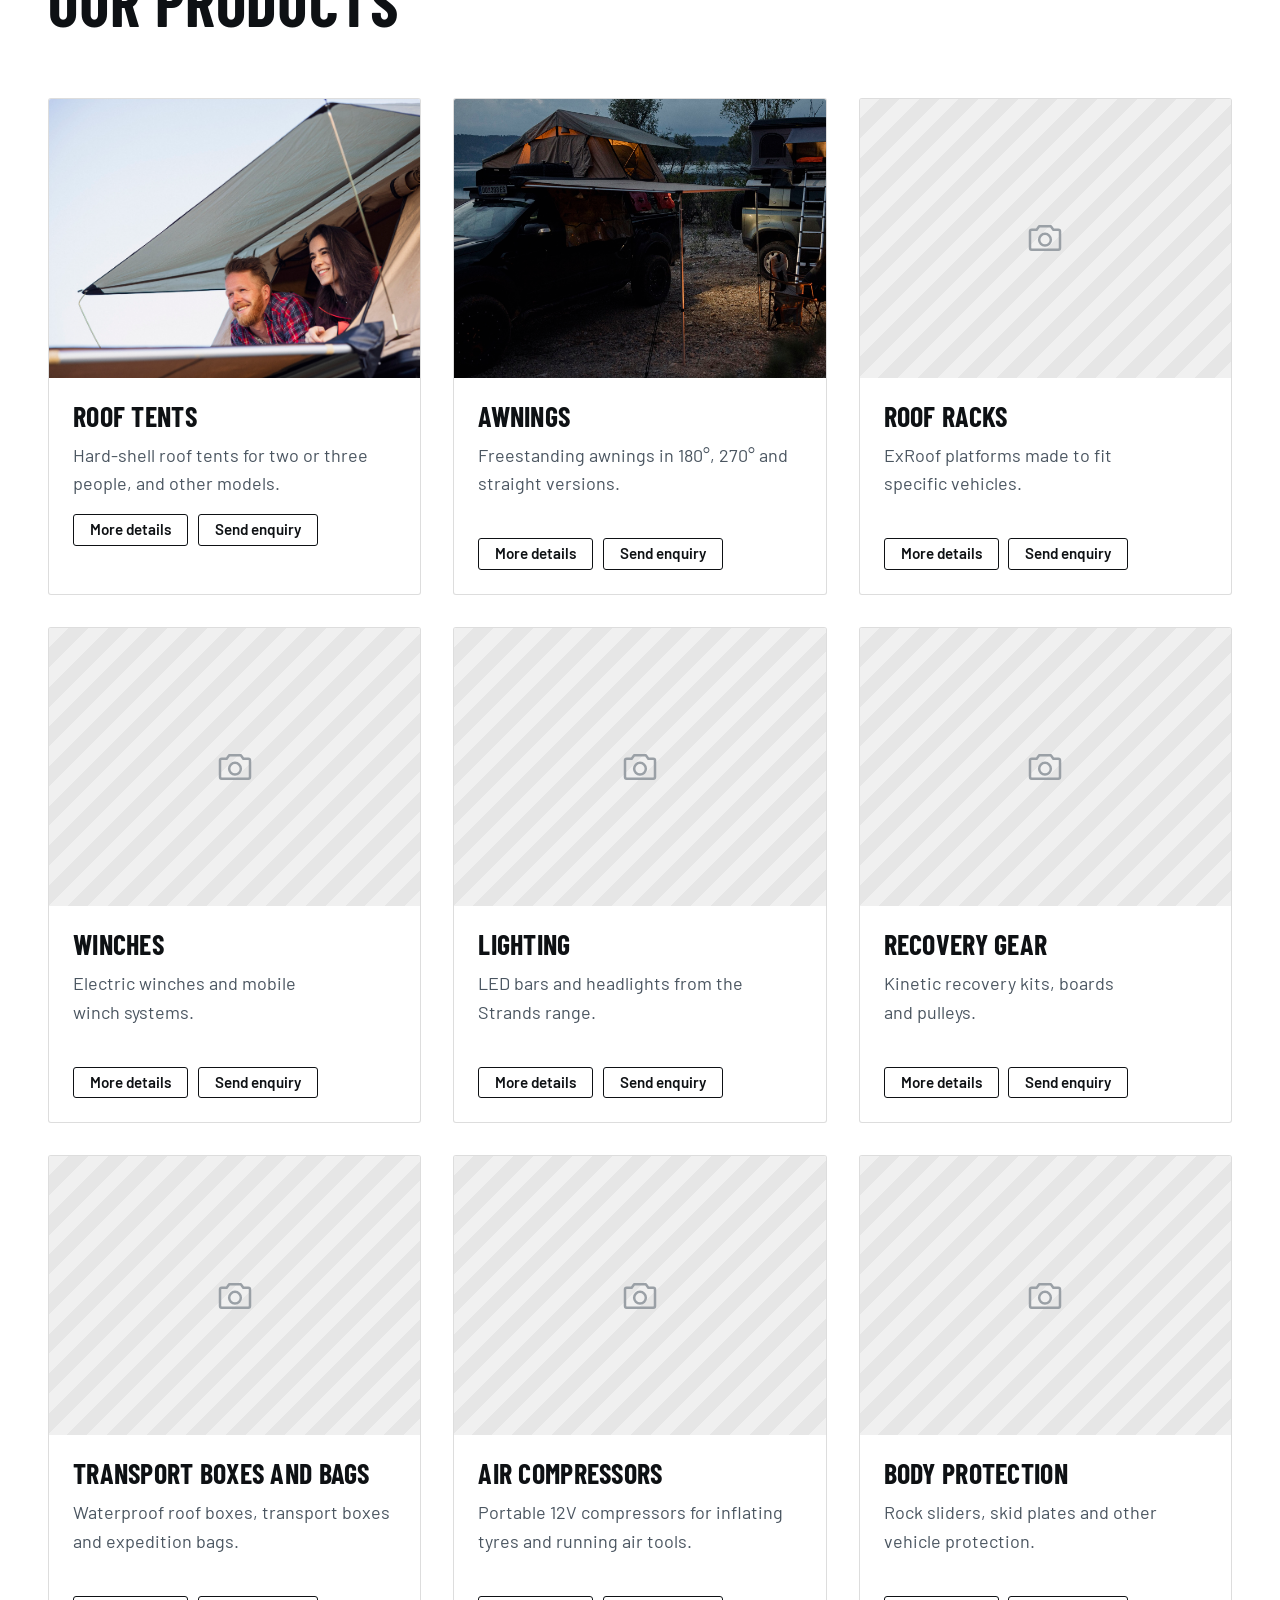
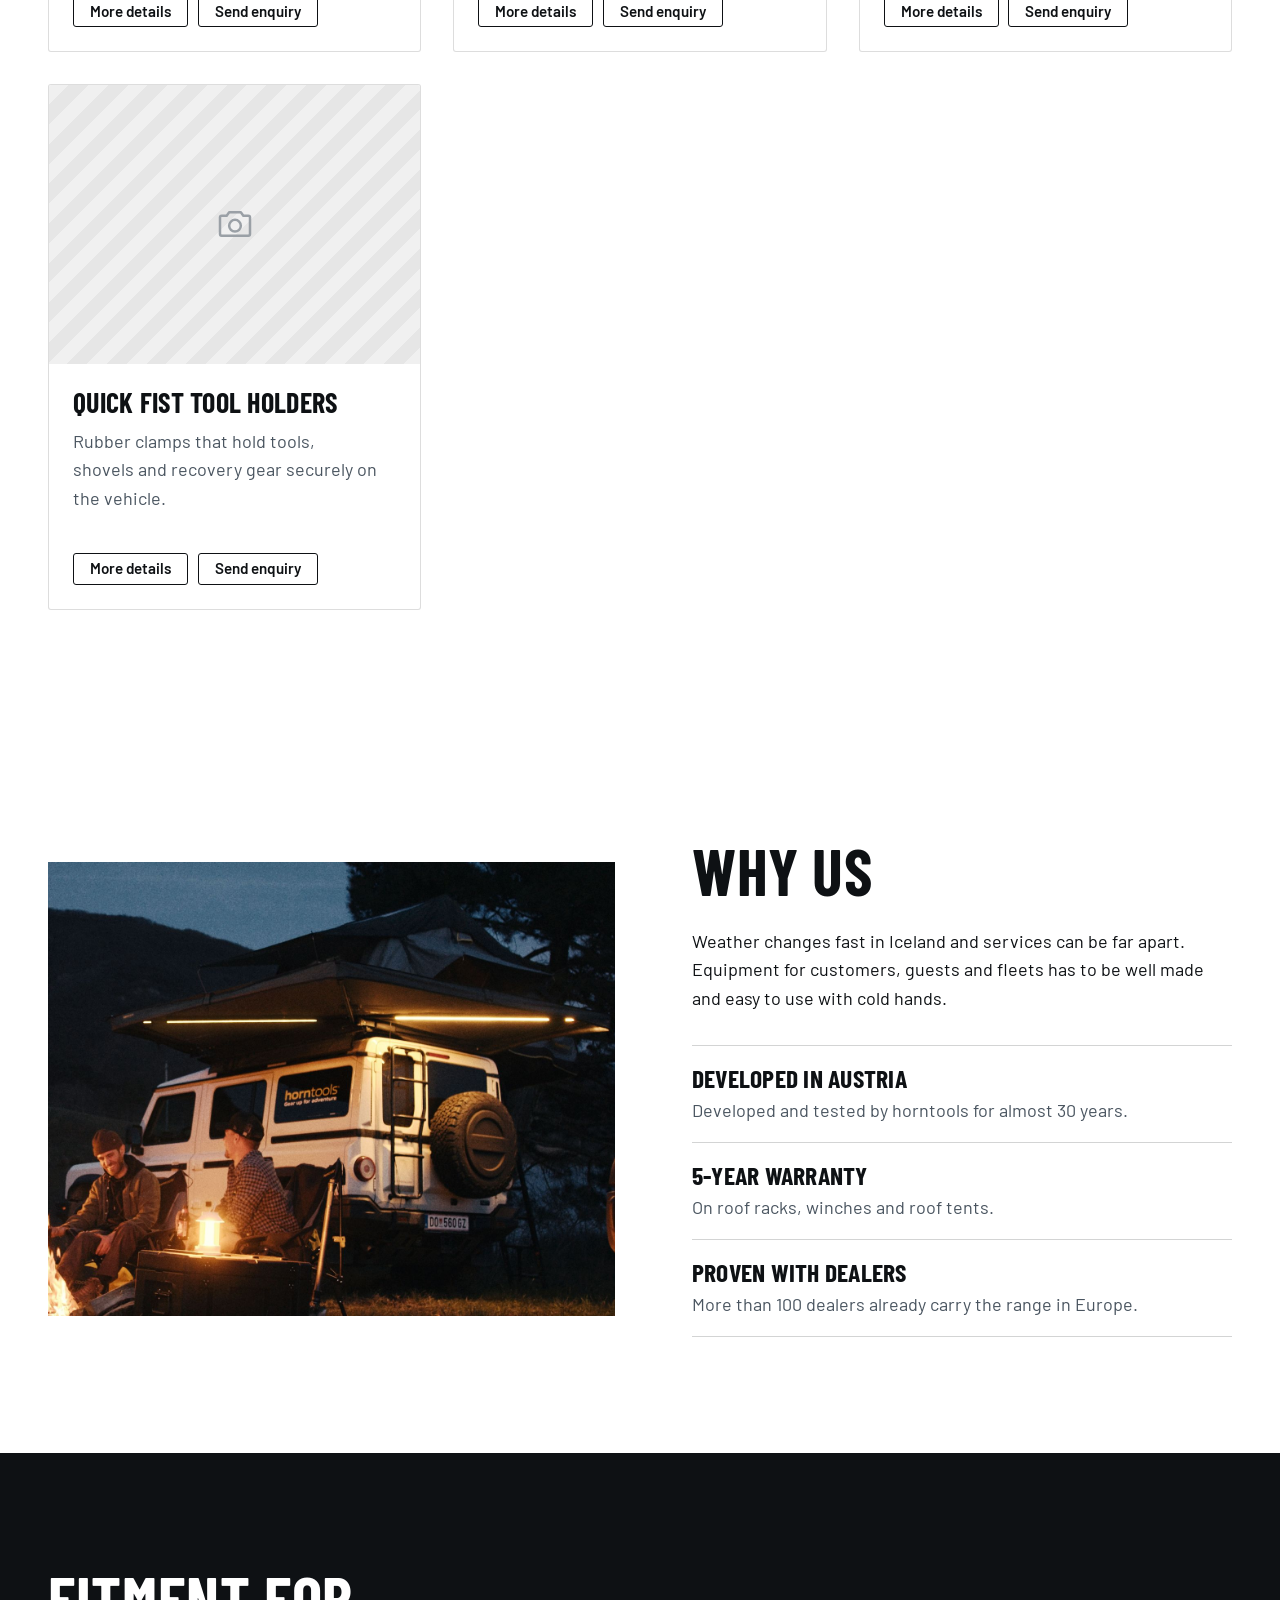
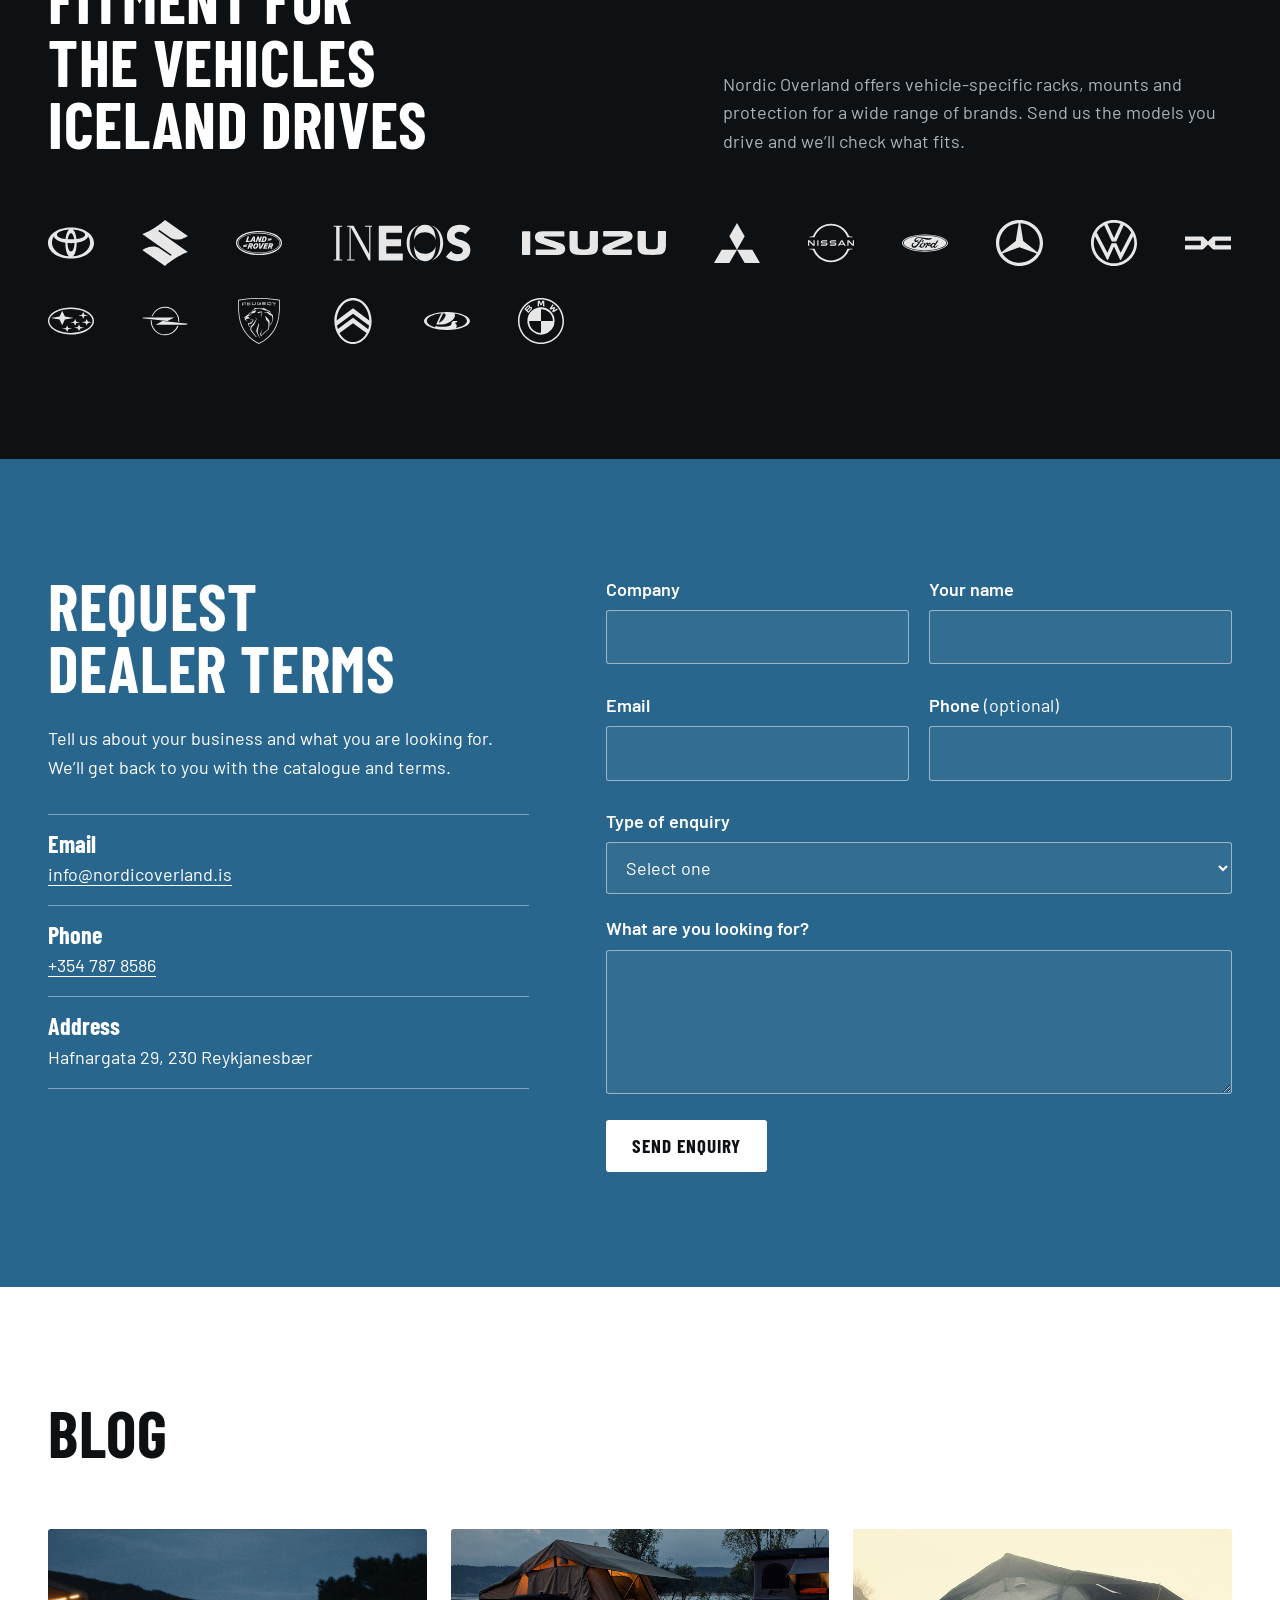
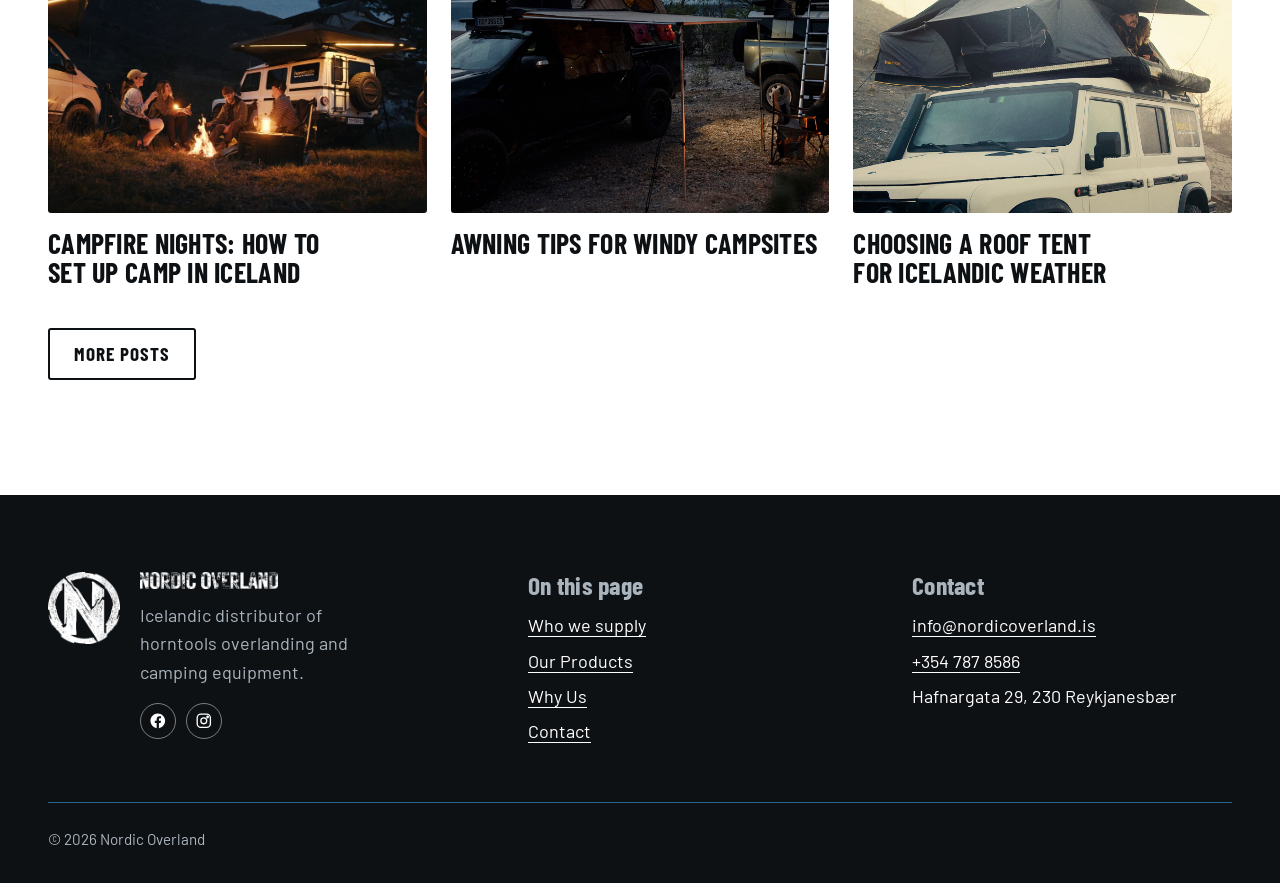
==== commit 833616e0: "Add files via upload" ====
--- a/index.html
+++ b/index.html
@@ -8,8 +8,8 @@
 <meta name="theme-color" content="#2e5242">
 <link rel="icon" type="image/png" sizes="32x32" href="assets/img/favicon-32.png">
 <link rel="apple-touch-icon" href="assets/img/apple-touch-icon.png">
-<link rel="stylesheet" href="assets/css/logo-masks.css">
-<link rel="stylesheet" href="assets/css/style.css">
+<link rel="stylesheet" href="assets/css/logo-masks.css?v=20260924">
+<link rel="stylesheet" href="assets/css/style.css?v=20260924">
 <script>
 /* Sets the season before first paint: winter from November to March, summer from April to October.
    A visitor's own choice is remembered until the next season change. (WordPress: print this in wp_head.) */
@@ -178,17 +178,6 @@
         <li class="range__card">
           <div class="range__photo" aria-hidden="true"><svg viewBox="0 0 24 24" fill="none" stroke="currentColor" stroke-width="1.5" stroke-linecap="round" stroke-linejoin="round"><path d="M4 7h3l1.5-2h7L17 7h3a1 1 0 0 1 1 1v10a1 1 0 0 1-1 1H4a1 1 0 0 1-1-1V8a1 1 0 0 1 1-1Z"/><circle cx="12" cy="13" r="3.5"/></svg></div>
           <div class="range__body">
-            <h3>Camping equipment</h3>
-            <p>Camp furniture and everyday equipment.</p>
-          </div>
-          <div class="range__actions">
-            <a class="range__cta" href="#">More details</a>
-            <a class="range__cta" href="#contact">Send enquiry</a>
-          </div>
-        </li>
-        <li class="range__card">
-          <div class="range__photo" aria-hidden="true"><svg viewBox="0 0 24 24" fill="none" stroke="currentColor" stroke-width="1.5" stroke-linecap="round" stroke-linejoin="round"><path d="M4 7h3l1.5-2h7L17 7h3a1 1 0 0 1 1 1v10a1 1 0 0 1-1 1H4a1 1 0 0 1-1-1V8a1 1 0 0 1 1-1Z"/><circle cx="12" cy="13" r="3.5"/></svg></div>
-          <div class="range__body">
             <h3>Transport boxes and bags</h3>
             <p>Waterproof roof boxes, transport boxes and expedition bags.</p>
           </div>
@@ -200,8 +189,30 @@
         <li class="range__card">
           <div class="range__photo" aria-hidden="true"><svg viewBox="0 0 24 24" fill="none" stroke="currentColor" stroke-width="1.5" stroke-linecap="round" stroke-linejoin="round"><path d="M4 7h3l1.5-2h7L17 7h3a1 1 0 0 1 1 1v10a1 1 0 0 1-1 1H4a1 1 0 0 1-1-1V8a1 1 0 0 1 1-1Z"/><circle cx="12" cy="13" r="3.5"/></svg></div>
           <div class="range__body">
-            <h3>Off-road accessories</h3>
-            <p>Rock sliders and vehicle protection.</p>
+            <h3>Air compressors</h3>
+            <p>Portable 12V compressors for inflating tyres and running air tools.</p>
+          </div>
+          <div class="range__actions">
+            <a class="range__cta" href="#">More details</a>
+            <a class="range__cta" href="#contact">Send enquiry</a>
+          </div>
+        </li>
+        <li class="range__card">
+          <div class="range__photo" aria-hidden="true"><svg viewBox="0 0 24 24" fill="none" stroke="currentColor" stroke-width="1.5" stroke-linecap="round" stroke-linejoin="round"><path d="M4 7h3l1.5-2h7L17 7h3a1 1 0 0 1 1 1v10a1 1 0 0 1-1 1H4a1 1 0 0 1-1-1V8a1 1 0 0 1 1-1Z"/><circle cx="12" cy="13" r="3.5"/></svg></div>
+          <div class="range__body">
+            <h3>Body protection</h3>
+            <p>Rock sliders, skid plates and other vehicle protection.</p>
+          </div>
+          <div class="range__actions">
+            <a class="range__cta" href="#">More details</a>
+            <a class="range__cta" href="#contact">Send enquiry</a>
+          </div>
+        </li>
+        <li class="range__card">
+          <div class="range__photo" aria-hidden="true"><svg viewBox="0 0 24 24" fill="none" stroke="currentColor" stroke-width="1.5" stroke-linecap="round" stroke-linejoin="round"><path d="M4 7h3l1.5-2h7L17 7h3a1 1 0 0 1 1 1v10a1 1 0 0 1-1 1H4a1 1 0 0 1-1-1V8a1 1 0 0 1 1-1Z"/><circle cx="12" cy="13" r="3.5"/></svg></div>
+          <div class="range__body">
+            <h3>Quick Fist tool holders</h3>
+            <p>Rubber clamps that hold tools, shovels and recovery gear securely on the vehicle.</p>
           </div>
           <div class="range__actions">
             <a class="range__cta" href="#">More details</a>
@@ -379,6 +390,6 @@
     </div>
   </div>
 </footer>
-<script src="assets/js/main.js" defer></script>
+<script src="assets/js/main.js?v=20260924" defer></script>
 </body>
 </html>
